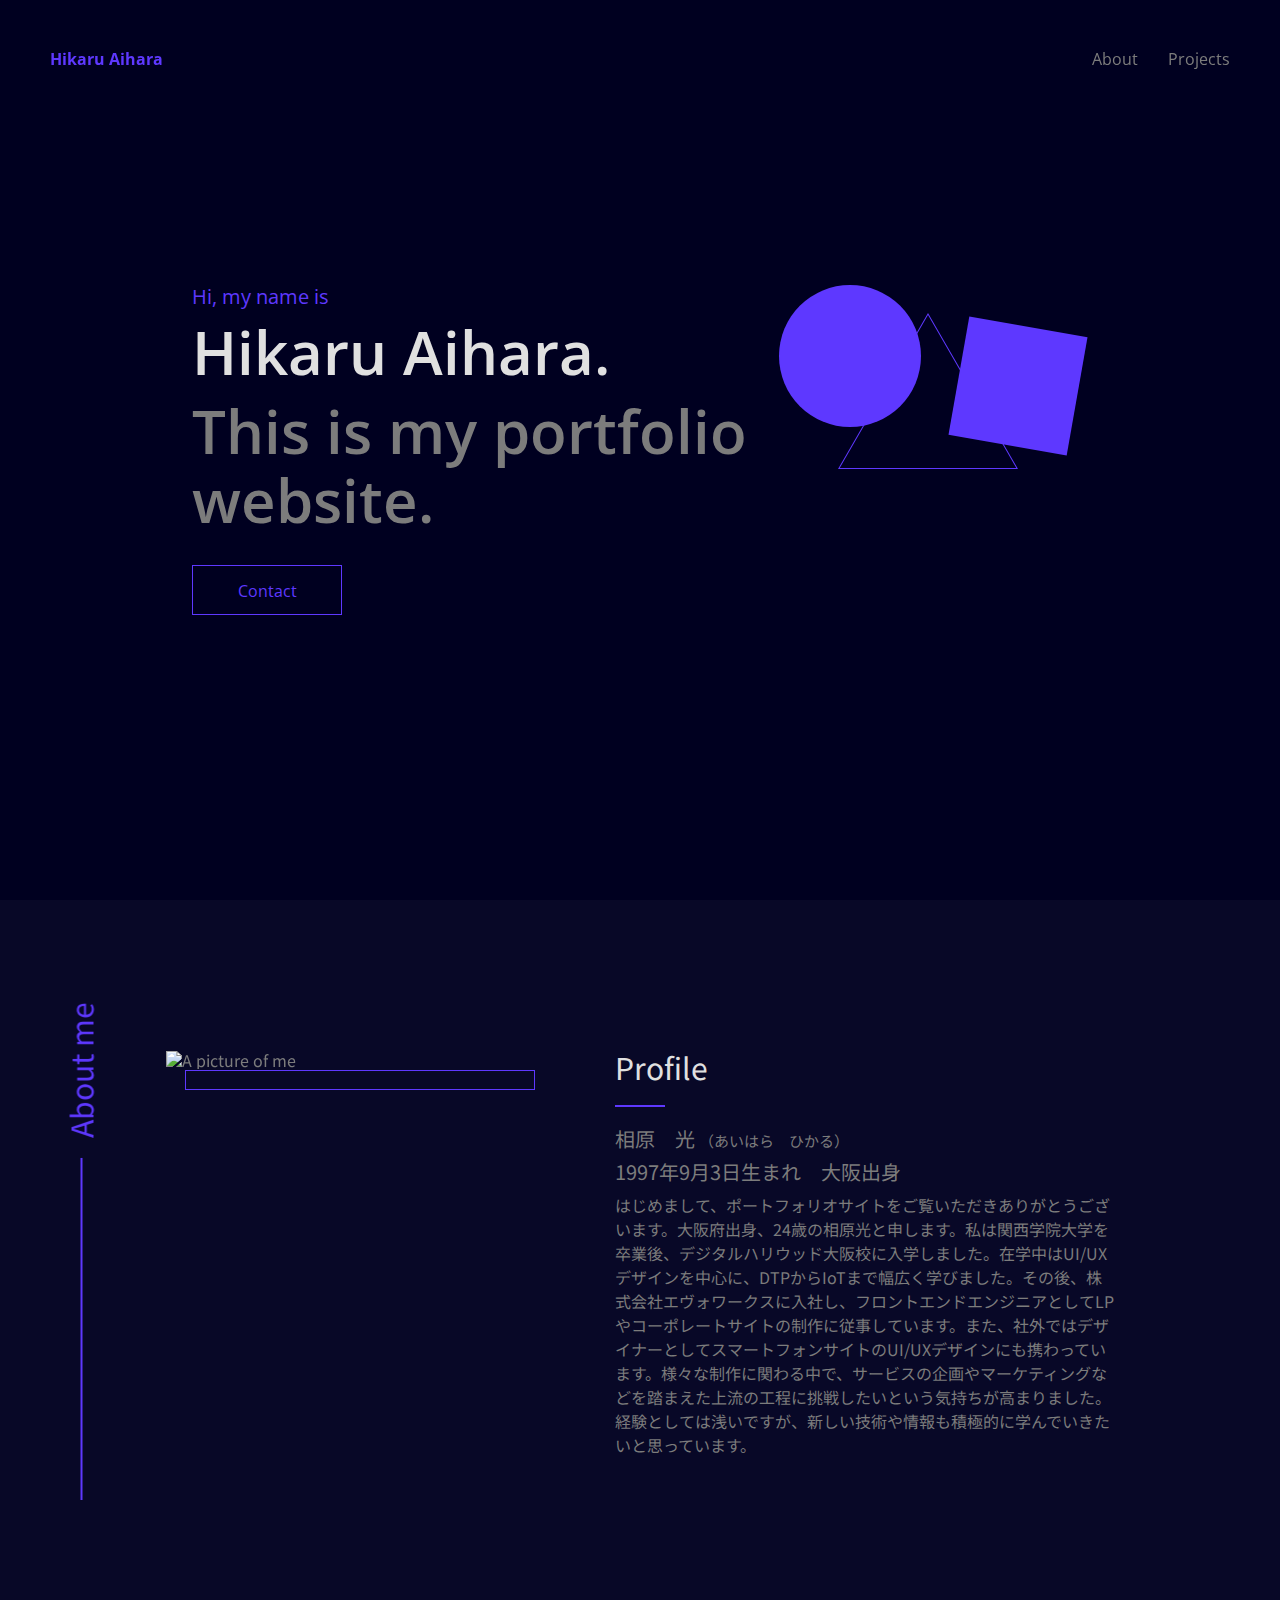
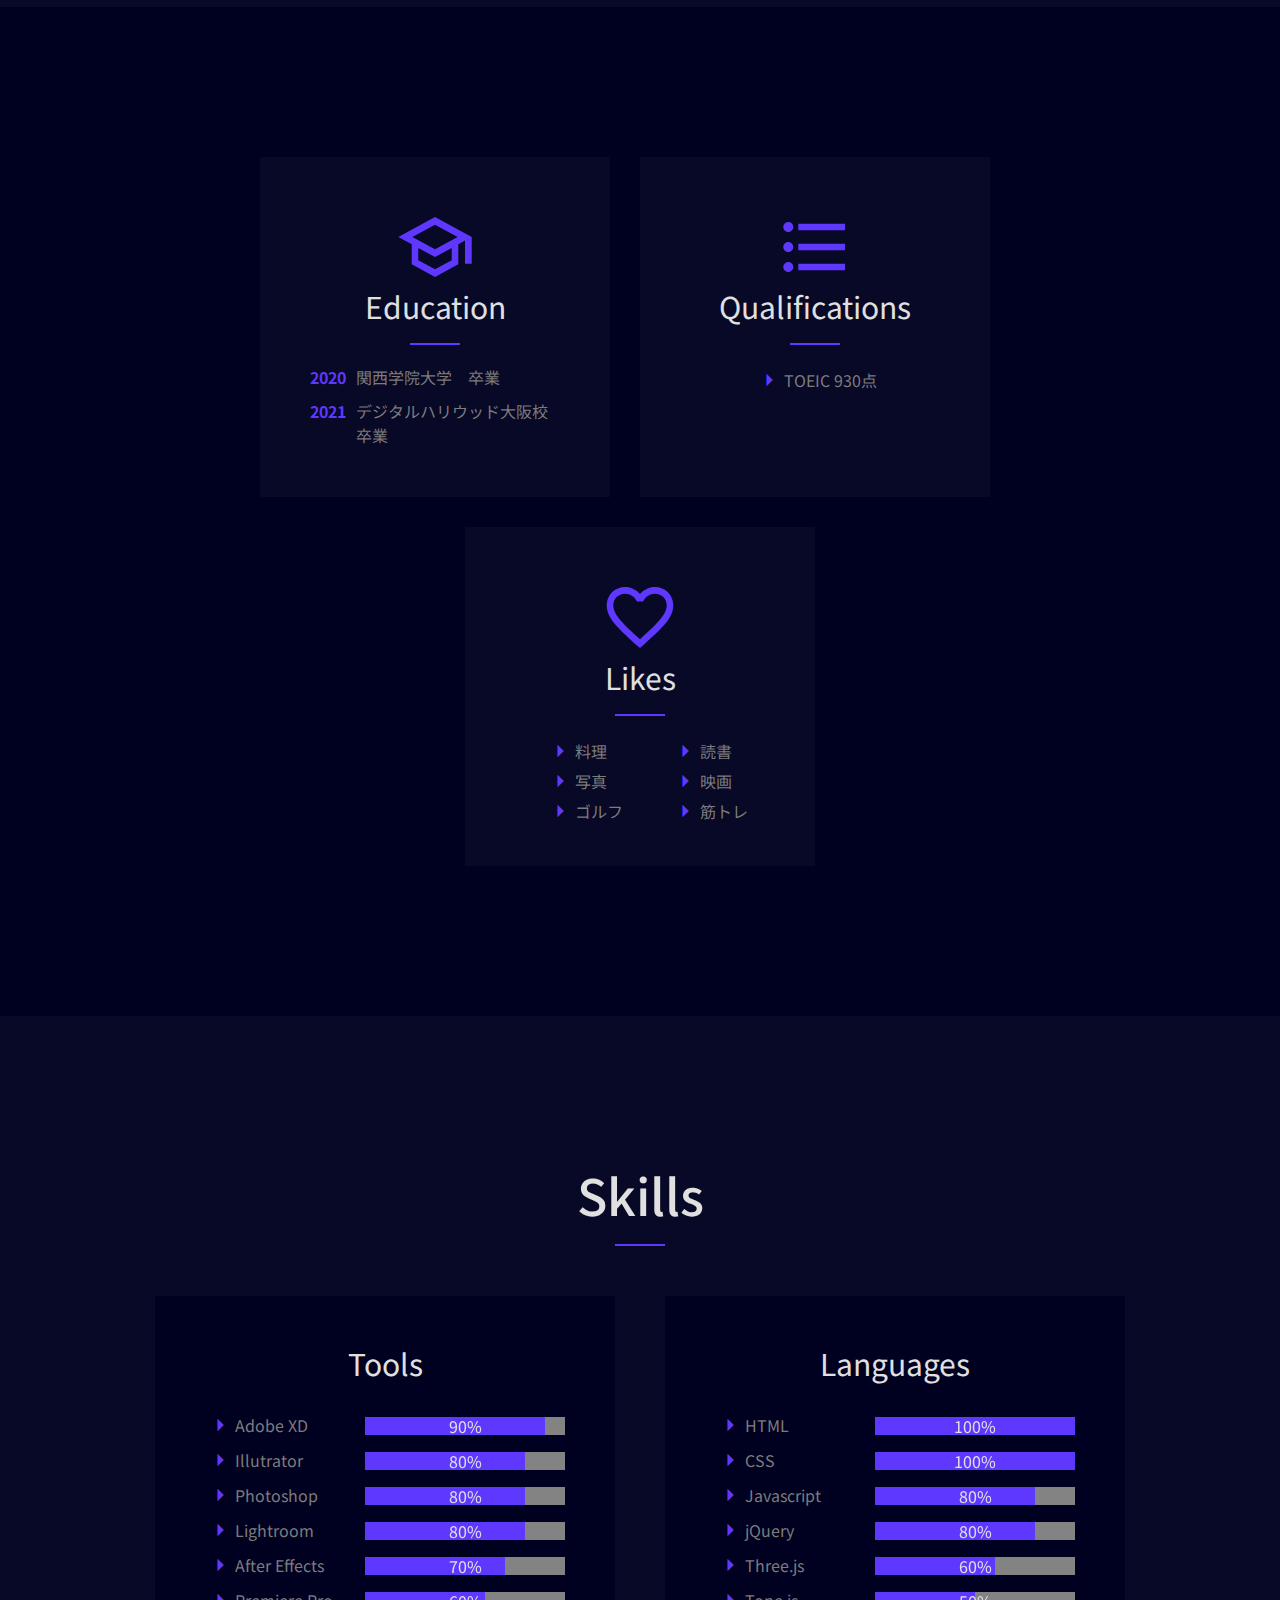
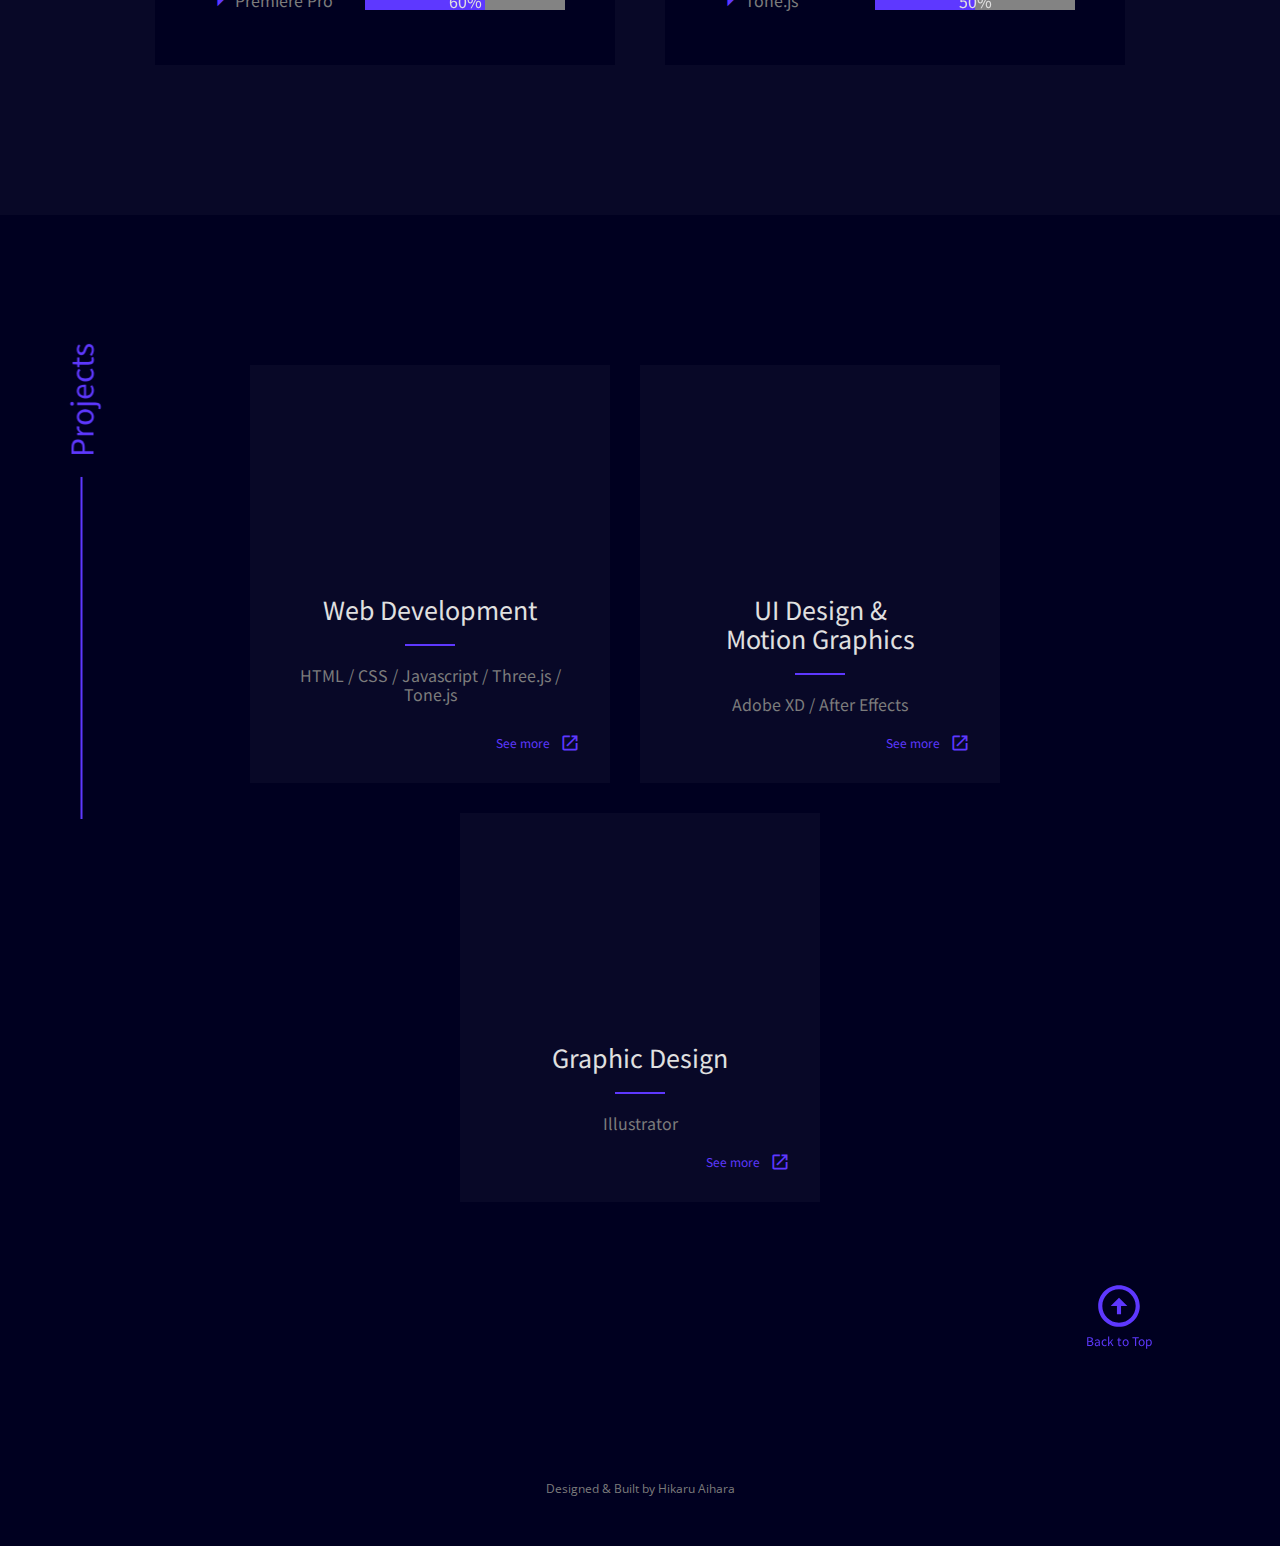
==== portfolio/index.html @ a00604da "added portfolio files" ====
<!DOCTYPE html>
<html lang="ja">
<head>
  <meta charset="UTF-8">
  <meta http-equiv="X-UA-Compatible" content="IE=edge">
  <meta name="viewport" content="width=device-width, initial-scale=1.0">
  <!-- fonts -->
  <link rel="preconnect" href="https://fonts.gstatic.com">
  <link href="https://fonts.googleapis.com/css2?family=Open+Sans:wght@300;400;600;700&display=swap" rel="stylesheet">
  <link href="https://fonts.googleapis.com/css2?family=Noto+Sans+JP:wght@300;400;500;700&display=swap" rel="stylesheet">
  <!-- icons -->
  <link href="https://fonts.googleapis.com/icon?family=Material+Icons" rel="stylesheet">
  <link href="https://fonts.googleapis.com/icon?family=Material+Icons%7CMaterial+Icons+Outlined" rel="stylesheet">
  <!-- css -->
  <link rel="stylesheet" href="css/reset.css">
  <link rel="stylesheet" href="css/base.css">
  <link rel="stylesheet" href="css/header.css">
  <link rel="stylesheet" href="css/hero.css">
  <link rel="stylesheet" href="css/profile.css">
  <link rel="stylesheet" href="css/others.css">
  <link rel="stylesheet" href="css/skills.css">
  <link rel="stylesheet" href="css/projects.css">
  <link rel="stylesheet" href="css/footer.css">
  <link rel="stylesheet" href="css/js.css">
  <title>Hikaru Aihara</title>
</head>
<body>
  <header class="header" id="header">
    <div class="header-inner">
     <h1 class="logo"><a href="index.html">Hikaru Aihara</a></h1> 
      <nav class="nav">
        <ul class="nav-items">
          <li class="nav-item" id="nav_about">About</li>
          <li class="nav-item" id="nav_projects">Projects</li>
        </ul>
      </nav>
    </div>
  </header>

  <div class="hero">
    <div class="hero-inner" id="hero_inner">
      <div class="hero-text">
        <p class="hero-text-sub">Hi, my name is</p>
        <p class="hero-text-name">Hikaru Aihara.</p>
        <p class="hero-text-description">This is my portfolio website.</p>
        <a href="mailto:aihika.0903@gmail.com">
          <div class="contact-box text-center">
            <p class="contact-text">Contact</p>
          </div>
        </a>
      </div>
      <div class="hero-artwork">
        <img src="images/hero-artwork.png" alt="artwork">
      </div>
    </div>
    <div class="scroll-down" id="scroll_down"></div>
  </div>

  <main>
    <section class="about-me" id="about">
      <h2 class="about-me-title" id="about_me_title">About me</h2>
      <div class="profile">
        <div class="profile-inner">
          <div class="profile-image-wrapper">
            <div class="profile-image-border">
              <img src="images/portrait.jpg" alt="A picture of me" class="profile-image">
            </div>
          </div>
          <div class="profile-text">
            <h3 class="profile-title">Profile</h3>
            <div class="text-border"></div>
            <p class="profile-text-name">相原　光 <span class="kana">（あいはら　ひかる）</span></p>
            <p class="profile-text-birthday">1997年9月3日生まれ　大阪出身</p>
            <p class="profile-text-message">はじめまして、ポートフォリオサイトをご覧いただきありがとうございます。大阪府出身、24歳の相原光と申します。私は関西学院大学を卒業後、デジタルハリウッド大阪校に入学しました。在学中はUI/UXデザインを中心に、DTPからIoTまで幅広く学びました。その後、株式会社エヴォワークスに入社し、フロントエンドエンジニアとしてLPやコーポレートサイトの制作に従事しています。また、社外ではデザイナーとしてスマートフォンサイトのUI/UXデザインにも携わっています。様々な制作に関わる中で、サービスの企画やマーケティングなどを踏まえた上流の工程に挑戦したいという気持ちが高まりました。経験としては浅いですが、新しい技術や情報も積極的に学んでいきたいと思っています。</p>
          </div>
        </div>
      </div>

      <div class="others">
        <ul class="others-cards text-center">
          <li class="others-card">
            <span class="icon material-icons-outlined">school</span>
            <h3 class="others-title">Education</h3>
            <div class="text-border text-border-center"></div>
            <dl class="education-list">
              <dt class="education-year">2020</dt>
              <dd>関西学院大学　卒業</dd>
            </dl>
  
            <dl class="education-list">
              <dt class="education-year">2021</dt>
              <dd>デジタルハリウッド大阪校　卒業</dd>
            </dl>
          </li>
          <li class="others-card">
            <span class="icon material-icons-outlined">format_list_bulleted</span>
            <h3 class="others-title">Qualifications</h3>
            <div class="text-border text-border-center"></div>
            <ul class="qualifications-list">
              <li class="qualifications-list-item">
                <span class="arrow-right material-icons-outlined">arrow_right</span>
                TOEIC 930点
              </li>
            </ul>
          </li>
          <li class="others-card">
            <span class="icon material-icons-outlined">favorite_border</span>
            <h3 class="others-title">Likes</h3>
            <div class="text-border text-border-center"></div>
            <div class="likes-list">
              <ul class="likes-list-horizontal">
                <li class="likes-list-item">
                  <span class="arrow-right material-icons-outlined">arrow_right</span>
                  料理
                </li>
                <li class="likes-list-item">
                  <span class="arrow-right material-icons-outlined">arrow_right</span>
                  写真
                </li>
                <li class="likes-list-item">
                  <span class="arrow-right material-icons-outlined">arrow_right</span>
                  ゴルフ
                </li>
              </ul>
              <ul class="likes-list-horizontal">
                <li class="likes-list-item">
                  <span class="arrow-right material-icons-outlined">arrow_right</span>
                  読書
                </li>
                <li class="likes-list-item">
                  <span class="arrow-right material-icons-outlined">arrow_right</span>
                  映画
                </li>
                <li class="likes-list-item">
                  <span class="arrow-right material-icons-outlined">arrow_right</span>
                  筋トレ
                </li>
              </ul>
            </div>
          </li>
        </ul>
      </div>

      <div class="skills">
        <h3 class="skills-title text-center">Skills</h3>
        <div class="text-border text-border-center"></div>
        <ul class="skills-cards">
          <li class="skills-card">
            <h4 class="skills-card-title text-center">Tools</h4>
            <div class="skills-bars">
              <div class="skills-bar-row">
                <h5 class="skills-bar-title">
                  <span class="arrow-right material-icons-outlined">arrow_right</span>
                  Adobe XD
                </h5>
                <div class="skills-bar">
                  <div class="skills-bar-fill"></div>
                  <span class="skills-bar-value">90%</span>
                </div>
              </div>
              <div class="skills-bar-row">
                <h5 class="skills-bar-title">
                  <span class="arrow-right material-icons-outlined">arrow_right</span>
                  Illutrator
                </h5>
                <div class="skills-bar">
                  <div class="skills-bar-fill"></div>
                  <span class="skills-bar-value">80%</span>
                </div>
              </div>
              <div class="skills-bar-row">
                <h5 class="skills-bar-title">
                  <span class="arrow-right material-icons-outlined">arrow_right</span>
                  Photoshop
                </h5>
                <div class="skills-bar">
                  <div class="skills-bar-fill"></div>
                  <span class="skills-bar-value">80%</span>
                </div>
              </div>
              <div class="skills-bar-row">
                <h5 class="skills-bar-title">
                  <span class="arrow-right material-icons-outlined">arrow_right</span>
                  Lightroom
                </h5>
                <div class="skills-bar">
                  <div class="skills-bar-fill"></div>
                  <span class="skills-bar-value">80%</span>
                </div>
              </div>
              <div class="skills-bar-row">
                <h5 class="skills-bar-title">
                  <span class="arrow-right material-icons-outlined">arrow_right</span>
                  After Effects
                </h5>
                <div class="skills-bar">
                  <div class="skills-bar-fill"></div>
                  <span class="skills-bar-value">70%</span>
                </div>
              </div>
              <div class="skills-bar-row">
                <h5 class="skills-bar-title">
                  <span class="arrow-right material-icons-outlined">arrow_right</span>
                  Premiere Pro
                </h5>
                <div class="skills-bar">
                  <div class="skills-bar-fill"></div>
                  <span class="skills-bar-value">60%</span>
                </div>
              </div>
            </div>
          </li>
          <li class="skills-card">
            <h4 class="skills-card-title text-center">Languages</h4>
            <div class="skills-bars">
              <div class="skills-bar-row">
                <h5 class="skills-bar-title">
                  <span class="arrow-right material-icons-outlined">arrow_right</span>
                  HTML
                </h5>
                <div class="skills-bar">
                  <div class="skills-bar-fill"></div>
                  <span class="skills-bar-value">100%</span>
                </div>
              </div>
              <div class="skills-bar-row">
                <h5 class="skills-bar-title">
                  <span class="arrow-right material-icons-outlined">arrow_right</span>
                  CSS
                </h5>
                <div class="skills-bar">
                  <div class="skills-bar-fill"></div>
                  <span class="skills-bar-value">100%</span>
                </div>
              </div>
              <div class="skills-bar-row">
                <h5 class="skills-bar-title">
                  <span class="arrow-right material-icons-outlined">arrow_right</span>
                  Javascript
                </h5>
                <div class="skills-bar">
                  <div class="skills-bar-fill"></div>
                  <span class="skills-bar-value">80%</span>
                </div>
              </div>
              <div class="skills-bar-row">
                <h5 class="skills-bar-title">
                  <span class="arrow-right material-icons-outlined">arrow_right</span>
                  jQuery
                </h5>
                <div class="skills-bar">
                  <div class="skills-bar-fill"></div>
                  <span class="skills-bar-value">80%</span>
                </div>
              </div>
              <div class="skills-bar-row">
                <h5 class="skills-bar-title">
                  <span class="arrow-right material-icons-outlined">arrow_right</span>
                  Three.js
                </h5>
                <div class="skills-bar">
                  <div class="skills-bar-fill"></div>
                  <span class="skills-bar-value">60%</span>
                </div>
              </div>
              <div class="skills-bar-row">
                <h5 class="skills-bar-title">
                  <span class="arrow-right material-icons-outlined">arrow_right</span>
                  Tone.js
                </h5>
                <div class="skills-bar">
                  <div class="skills-bar-fill"></div>
                  <span class="skills-bar-value">50%</span>
                </div>
              </div>
            </div>
          </li>
        </ul>
      </div>
    </section>

    <section class="projects" id="projects">
      <h2 class="projects-title" id="projects_title">Projects</h2>

      <div class="projects-inner">
        <ul class="projects-cards text-center">
          <li class="projects-card">
            <a href="https://aihika.sakura.ne.jp/typetone/" target="_blank">
              <div class="projects-image-wrapper">
                <img src="images/web.png" alt="" class="projects-image">
              </div>
              <h3 class="projects-card-title">Web Development</h3>
              <div class="text-border text-border-center"></div>
              <div class="projects-card-text-wrapper">
                <p class="projects-card-text">HTML / CSS / Javascript / Three.js / Tone.js</p>
              </div>
              <p class="see-more">
                See more
                <span class="icon material-icons-outlined">
                open_in_new
                </span>
              </p>
            </a>
          </li>
          <li class="projects-card">
            <a href="ui.html">
              <div class="projects-image-wrapper">
                <img src="images/ui.png" alt="" class="projects-image">
              </div>
              <h3 class="projects-card-title">UI Design & <br>Motion Graphics</h3>
              <div class="text-border text-border-center"></div>
              <div class="projects-card-text-wrapper">
                <p class="projects-card-text">Adobe XD / After Effects</p>
              </div>
              <p class="see-more">
                See more
                <span class="icon material-icons-outlined">
                open_in_new
                </span>
              </p>
            </a>
          </li>
          <li class="projects-card">
            <a href="graphic.html">
              <div class="projects-image-wrapper">
                <img src="images/infographic.png" alt="" class="projects-image">
              </div>
              <h3 class="projects-card-title">Graphic Design</h3>
              <div class="text-border text-border-center"></div>
              <div class="projects-card-text-wrapper">
                <p class="projects-card-text">Illustrator</p>
              </div>
              <p class="see-more">
                See more
                <span class="icon material-icons-outlined">
                open_in_new
                </span>
              </p>
            </a>
          </li>
        </ul>
      </div>
        <div class="back-to-top text-center" id="back_to_top">
          <span class="icon material-icons-outlined">arrow_circle_up</span>
          <p class="back-to-top-text">Back to Top</p>
        </div>
    </section>
  </main>

  <footer class="footer text-center">
    <p class="footer-text">Designed & Built by Hikaru Aihara</p>
  </footer>

  <script src="https://ajax.googleapis.com/ajax/libs/jquery/3.6.0/jquery.min.js"></script>
  <script src="script.js"></script>
</body>
</html>
---- portfolio/css/base.css ----
/* font-family: 'Noto Sans JP', sans-serif;
font-family: 'Open Sans', sans-serif; */

html {
  font-size: 0.625rem;
}

body {
  font-family: 'Noto Sans JP', sans-serif;
  font-size: 1.6rem;
  color: #7C7C7C;
  background-color: #000020;
}

.text-center {
  text-align: center;
}

.text-border {
  border-bottom: 2px solid #5E38FF;
  width: 50px;
  margin: 20px 0;
}

.text-border-center {
  margin-left: auto;
  margin-right: auto;
}
---- portfolio/css/header.css ----
.header {
  width: 100%;
  padding: 50px;
  position: fixed;
  z-index: 100;
}

/*　上に上がる動き　*/

#header.UpMove{
	animation: UpAnime 0.5s forwards;
}

@keyframes UpAnime{
  from {
    opacity: 0.95;
	transform: translateY(0);
  }
  to {
    opacity: 0;
	transform: translateY(-100px);
  }
}

/*　下に下がる動き　*/

#header.DownMove{
	animation: DownAnime 0.5s forwards;
}
@keyframes DownAnime{
  from {
  	opacity: 0;
	transform: translateY(-100px);
  }
  to {
  	opacity: 0.95;
	transform: translateY(0);
  }
}

.header-inner {
  max-width: 1640px;
  display: flex;
  justify-content: space-between;
  margin: 0 auto;
}

.logo {
  font-family: 'Open Sans', sans-serif;
  font-weight: bold;
  color: #5E38FF;
}

.nav-items {
  display: flex;
  font-family: 'Open Sans', sans-serif;
}

.nav-item {
  margin-right: 3rem;
  cursor: default;
}
.nav-item:last-of-type {
  margin-right: 0;
}
.nav-item:hover {
  opacity: 0.6;
}

@media screen and (max-width: 599px) {
  .header {
    width: 100%;
    background-color: #000020;
    padding: 5vh 5vw;
    opacity: 0.95;
    backdrop-filter: blur(12px);
  }

  .nav-item:hover {
    opacity: 1;
  }
  

}
---- portfolio/css/hero.css ----
.hero {
  width: 100%;
  height: 100vh;
  font-family: 'Open Sans', sans-serif;
  position: relative;
}

.hero-inner {
  width: 70%;
  max-width: 1200px;
  display: flex;
  justify-content: space-between;
  text-align: left;
  margin: 0 auto;
  position: absolute;
  top: 50%;
  left: 50%;
  transform: translate(-50%, -50%);
}

.hero-text-sub {
  font-size: 2rem;
  color: #5E38FF;
  margin-bottom: 1rem;
}

.hero-text-name {
  font-size: 6rem;
  font-weight: 600;
  color: #E0E0E0;
  margin-bottom: 1rem;
}

.hero-text-description {
  font-size: 6rem;
  font-weight: 600;
  margin-bottom: 3rem;
}

.contact-box {
  border: 1px solid #5E38FF;
  width: 150px;
  height: 50px;
  cursor: default;
  transition: all 0.2s ease;
}
.contact-box:hover {
  opacity: 0.6;
  position: relative;
  top: -2px;
}
.contact-box:active {
  top: 0;
}

.contact-text {
  color: #5E38FF;
  line-height: 50px;
}

.hero-artwork {
  pointer-events: none;
}

.scroll-down {
  height: 120px;
  border-left: 2px solid #5E38FF;
  position: absolute;
  top: 100%;
  left: 50%;
  transform: translateY(-50%);
  animation: pathmove 1.6s ease-in-out infinite;
	opacity:0;
}

@keyframes pathmove{
	0%{
		height:0;
		top: 90%;
		opacity: 0;
	}
	30%{
		height:60px;
		opacity: 1;
	}
	100%{
		height:0;
		top: 105%;
		opacity: 0;
	}
}

@media screen and (max-width: 1168px) {
  .hero-artwork {
    display: none;
  }
}

@media screen and (max-width: 799px) {
  .hero-text-sub {
    font-size: 1.6rem;
  }
  
  .hero-text-name {
    font-size: 5vw;
  }
  
  .hero-text-description {
    font-size: 5vw;
  }
}

@media screen and (max-width: 599px) {
  .hero-inner {
    width: 90%;
  }  

  .hero-text-sub {
    font-size: 1.6rem;
    margin-bottom: 0.8rem;
  }
  
  .hero-text-name {
    font-size: 2.5rem;
    margin-bottom: 0.8rem;
  }
  
  .hero-text-description {
    font-size: 2.5rem;
    margin-bottom: 2.5rem;
  }

  .contact-box:hover {
    opacity: 1;
  }
  

  @keyframes pathmove{
    0%{
      height:0;
      top: 85%;
      opacity: 0;
    }
    30%{
      height:60px;
      opacity: 1;
    }
    100%{
      height:0;
      top: 100%;
      opacity: 0;
    }
  }
  

}
---- portfolio/css/profile.css ----
.about-me {
  position: relative;
}

.about-me-title {
  float: left;
  display: flex;
  align-items: center;
  font-size: 3rem;
  color: #5E38FF;
  writing-mode: vertical-rl;
  transform: rotate(180deg);
  position: sticky;
  top: 35%;
  left: 5%;
  margin-top: 8%;
  margin-bottom: 8%;
}

.about-me-title:before {
  border-left: 2px solid #5E38FF;
  content: "";
  height: 38vh;
  margin-bottom: 20px;
}

.profile {
  width: 100%;
  background-color: #080827;
  padding: 150px 100px;
}


.profile-inner {
  display: flex;
  justify-content: center;
  flex-wrap: wrap;
}

.profile-image-wrapper {
  position: relative;
  width: 450px;
  min-width: 450px;
}

.profile-image-border {
  border: 1px solid #5E38FF;
  position: relative;
  top: 20px;
  left: 20px;
  margin-right: 100px;
  margin-bottom: 50px;;
}

.profile-image {
  object-fit: cover;
  width: 100%;
  position: relative;
  top: -20px;
  left: -20px;

}

.profile-text {
  width: 500px;
}

.profile-title {
  font-size: 3rem;
  color: #E0E0E0;
}

.profile-text-name {
  font-size: 2rem;
  margin-bottom: 1rem;
}
.kana {
  font-size: 1.5rem;
}

.profile-text-birthday {
  font-size: 2rem;
  margin-bottom: 1rem;
}

.profile-text-message {
  line-height: 1.5;
}

@media screen and (max-width: 1149px) {
  .profile-image-border {
    margin-right: 0;
    margin-bottom: 100px;;
  }

  .profile-text {
    text-align: center;
  }
  
  .profile-text .text-border {
    margin-left: auto;
    margin-right: auto;
  }

  .profile-text-message {
    text-align: left;
  }
}

@media screen and (max-width: 599px) {
  .about-me-title {
    display: none;
  }

  .profile {
    width: 100%;
    background-color: #080827;
    padding: 100px 8%;
  } 

  .profile-text-name {
    font-size: 1.6rem;
    margin-bottom: 1rem;
  }
  .kana {
    font-size: 1.4rem;
  }
  
  .profile-text-birthday {
    font-size: 1.6rem;
    margin-bottom: 1rem;
  }

  .profile-text-message {
    font-size: 1.4rem;
    line-height: 1.5;
  }  

  .profile-image-wrapper {
    position: relative;
    width: 80%;
    min-width: 80%;
  }


}
---- portfolio/css/others.css ----
.others {
  padding: 150px 100px;
}

.others-cards {
  display: flex;
  flex-wrap: wrap;
  justify-content: center;
}

.others-card {
  width: 350px;
  background-color: #080827;
  margin-right: 30px;
  margin-bottom: 30px;
  padding: 50px;
}
.others-card:last-of-type {
  margin-right: 0;
  margin-bottom: 0;

  /* 応急処置 */
  height: 339px;
}

.icon {
  font-family: 'Material Icons Outlined';
  font-size: 8rem;
  color: #5E38FF;
}

.others-title {
  font-size: 3rem;
  color: #E0E0E0;
}

.education-list {
  display: flex;
  text-align: left;
  line-height: 1.5;
  margin-bottom: 10px;
}
.education-list:last-of-type {
  margin-bottom: 0;
}

.education-year {
  display: inline-block;
  color: #5E38FF;
  margin-right: 1rem;
}

.qualifications-list-item {
  display: inline-flex;
  vertical-align: middle;
  line-height: 3rem;
}

.arrow-right {
  font-size: 3rem;
  color: #5E38FF;
}

.likes-list {
  display: flex;
  justify-content: center;
  text-align: left;
}

.likes-list-item {
  display: inline-flex;
  vertical-align: middle;
  line-height: 3rem;
  margin-left: 3rem;
}

@media screen and (max-width: 959px) {
  .others-cards {
    display: block;
  }

  .others-card {
    margin: 0 auto;
    margin-bottom: 30px;
  }

  .others-card:last-of-type {
    margin-left: auto;
    margin-right: auto;
    margin-bottom: 0;
  }
}

@media screen and (max-width: 599px) {
  .others {
    padding: 100px 5%;
  }

  .others-title {
    font-size: 2rem;
  }
  
  .others-card {
    width: 100%;
  }
  
 }
---- portfolio/css/skills.css ----
.skills {
  background-color: #080827;
  padding: 150px 100px;
}

.skills-title {
  font-size: 5rem;
  font-weight: 500;
  color: #E0E0E0;
}

.skills .text-border {
  margin-bottom: 50px;
}

.skills-cards {
  display: flex;
  flex-wrap: wrap;
  justify-content: center;
}

.skills-card {
  width: 460px;
  background-color: #000020;
  padding: 50px;
  margin-right: 50px;
}
.skills-card:last-of-type {
  margin-right: 0;
}

.skills-card-title {
  font-size: 3rem;
  color: #E0E0E0;
  margin-bottom: 30px;
}

.skills-bar-row {
  display: flex;
  justify-content: space-between;
  margin-bottom: 5px;
}
.skills-bar-row:last-of-type {
  margin-bottom: 0;
}

.skills-bar-title {
  display: inline-flex;
  vertical-align: middle;
  line-height: 3rem;
  margin-right: 30px;
}

.skills-bar {
  position: relative;
  width: 200px;
  height: 18px;
  top: 7px;
  background-color: #838383;
}

.skills-bar-fill {
  width: calc(200px * 0.9);
  height: 18px;
  background-color: #5E38FF;
}

/* Tools */
.skills-card:first-child
  .skills-bar-row:nth-child(2) 
    .skills-bar-fill {
    width: calc(200px * 0.8);
  }

  
.skills-card:first-child
  .skills-bar-row:nth-child(3)
    .skills-bar-fill {
      width: calc(200px * 0.8);
    }

.skills-card:first-child
  .skills-bar-row:nth-child(4)
    .skills-bar-fill {
      width: calc(200px * 0.8);
  }

.skills-card:first-child
  .skills-bar-row:nth-child(5)
    .skills-bar-fill {
      width: calc(200px * 0.7);
  }

.skills-card:first-child
  .skills-bar-row:last-child
    .skills-bar-fill {
      width: calc(200px * 0.6);
    }

/* Languages */
.skills-card:last-child
.skills-bar-row:first-child
  .skills-bar-fill {
    width: calc(200px * 1.0);
}
  
.skills-card:last-child
.skills-bar-row:nth-child(2)
  .skills-bar-fill {
    width: calc(200px * 1.0);
}
  
.skills-card:last-child
.skills-bar-row:nth-child(3)
  .skills-bar-fill {
    width: calc(200px * 0.8);
}
  
.skills-card:last-child
.skills-bar-row:nth-child(4)
  .skills-bar-fill {
    width: calc(200px * 0.8);
}
  
.skills-card:last-child
.skills-bar-row:nth-child(5)
  .skills-bar-fill {
    width: calc(200px * 0.6);
}
  
.skills-card:last-child
.skills-bar-row:last-child
  .skills-bar-fill {
    width: calc(200px * 0.5);
}
  

.skills-bar-value {
  color: #E0E0E0;
  position: absolute;
  top: 50%;
  left: 50%;
  transform: translate(-50%, -50%);
}

@media screen and (max-width: 1169px) {
  .skills-cards {
    display: block;
  }

  .skills-card {
    margin: 0 auto;
  }

  .skills-card:first-child {
    margin-bottom: 30px;
  }

  .skills-card:last-of-type {
    margin: 0 auto;
  }
}

@media screen and (max-width: 599px) {
  .skills {
    padding: 100px 5%;
  }
}

@media screen and (max-width: 499px) {
  .skills-title {
    font-size: 3rem;
    font-weight: 500;
    color: #E0E0E0;
  }
  
  .skills-card {
    width: 100%;
    background-color: #000020;
    padding: 20px;
  }

  .skills-card-title {
    font-size: 2rem;
    margin-bottom: 20px;
  }
  
  .skills-bar-row {
    display: flex;
    justify-content: space-between;
    margin-bottom: 5px;
  }
  .skills-bar-row:last-of-type {
    margin-bottom: 0;
  }

  .skills .arrow-right {
    font-size: 2rem;
  }
  
  .skills-bar-title {
    display: inline-flex;
    vertical-align: middle;
    font-size: 1.4rem;
    line-height: 2rem;
  }
  
  .skills-bar {
    position: relative;
    width: 160px;
    height: 18px;
    top: 1px;
    background-color: #838383;
  }
  
  .skills-bar-fill {
    width: calc(160px * 0.8);
    height: 18px;
    background-color: #5E38FF;
  }

  /* Tools */
  .skills-card:first-child
  .skills-bar-row:nth-child(2) 
    .skills-bar-fill {
    width: calc(160px * 0.7);
  }


  .skills-card:first-child
  .skills-bar-row:nth-child(3)
    .skills-bar-fill {
      width: calc(160px * 0.8);
    }

  .skills-card:first-child
  .skills-bar-row:nth-child(4)
    .skills-bar-fill {
      width: calc(160px * 0.9);
  }

  .skills-card:first-child
  .skills-bar-row:nth-child(5)
    .skills-bar-fill {
      width: calc(160px * 0.6);
  }

  .skills-card:first-child
  .skills-bar-row:last-child
    .skills-bar-fill {
      width: calc(160px * 0.7);
    }

  /* Languages */
  .skills-card:last-child
  .skills-bar-row:first-child
  .skills-bar-fill {
    width: calc(160px * 0.9);
  }

  .skills-card:last-child
  .skills-bar-row:nth-child(2)
  .skills-bar-fill {
    width: calc(160px * 0.8);
  }

  .skills-card:last-child
  .skills-bar-row:nth-child(3)
  .skills-bar-fill {
    width: calc(160px * 0.8);
  }

  .skills-card:last-child
  .skills-bar-row:nth-child(4)
  .skills-bar-fill {
    width: calc(160px * 0.8);
  }

  .skills-card:last-child
  .skills-bar-row:nth-child(5)
  .skills-bar-fill {
    width: calc(160px * 0.6);
  }

  .skills-card:last-child
  .skills-bar-row:last-child
  .skills-bar-fill {
    width: calc(160px * 0.5);
  }

  .skills-bar-value {
    font-size: 1.2rem;
  }

}
---- portfolio/css/projects.css ----
.projects {
  position: relative;
}

.projects-title {
  float: left;
  display: flex;
  align-items: center;
  font-size: 3rem;
  color: #5E38FF;
  writing-mode: vertical-rl;
  transform: rotate(180deg);
  position: sticky;
  top: 40%;
  left: 5%;
  margin-top: 10%;
}

.projects-title:before {
  border-left: 2px solid #5E38FF;
  content: "";
  height: 38vh;
  margin-bottom: 20px;
}


.projects-inner {
  padding: 150px 100px;
}

.projects-cards {
  display: flex;
  flex-wrap: wrap;
  justify-content: center;
}

.projects-card {
  width: 360px;
  position: relative;
  background-color: #080827;
  padding: 30px;
  padding-bottom: 70px;
  margin-right: 30px;
  margin-bottom: 30px;
}
.projects-card:last-of-type {
  margin-right: 0;
}

.projects-image-wrapper {
  width: 300px;
  height: 170px;
  overflow: hidden;
  margin-bottom: 30px;
}

.projects-image {
  width: 100%;
}

.projects-card-title {
  font-size: 2.5rem;
  color: #E0E0E0;
}

.projects-card-text-wrapper {
  width: 300px;
}

.see-more {
  font-size: 1.2rem;
  color: #5E38FF;
  display: inline-flex;
  vertical-align: middle;
  line-height: 2rem;
  position: absolute;
  bottom: 30px;
  right: 30px;
  transition: opacity 0.2s ease;
}

.see-more:hover {
  opacity: 0.6;
}

.see-more .icon {
  font-size: 2rem;
  margin-left: 1rem;
}

.back-to-top {
  position: absolute;
  bottom: 3%;
  right: 10%;
  cursor: default;
}

.back-to-top:hover {
  opacity: 0.6;
}

.back-to-top .icon {
  font-size: 5rem;
}

.back-to-top-text {
  font-size: 1.2rem;
  color: #5E38FF;
}

@media screen and (max-width: 979px) {
  .projects-cards {
    display: block;
  }

  .projects-card {
    margin: 0 auto;
    margin-bottom: 30px;
  }

  .projects-card:last-of-type {
    margin: 0 auto;
    margin-bottom: 0;
  }
}

@media screen and (max-width: 599px) {
  .projects-title {
    display: none;
  }

  .projects-inner {
    padding: 100px 5%;
  }

  .projects-card {
    width: 100%;
  }

  .projects-image-wrapper {
    width: 280px;
    height: 170px;
    overflow: hidden;
    margin: 0 auto;
    margin-bottom: 30px;
  }
  
  
  .projects-card-title {
    font-size: 2rem;
  }

  .projects-card-text-wrapper {
    width: 280px;
  }  

  .projects-card-text {
    font-size: 1.4rem;
  }

  .back-to-top {
    bottom: 0%;
  }
  
  .back-to-top:hover {
    opacity: 1;
  }
  
}
---- portfolio/css/footer.css ----
.footer-text {
  font-family: 'Open Sans', sans-serif;
  font-size: 1.2rem;
  margin-top: 100px;
  margin-bottom: 50px;
}

@media screen and (max-width: 599px) {
  .footer-text {
    margin-top: 50px;
    margin-bottom: 50px;
  }
  
}
---- portfolio/css/js.css ----
/* for js */
.active {
  color: #5E38FF
}

.title-active {
  position: fixed;
  bottom: 5%;
  left: 5%;
}

.title-after {
  bottom: 5%;
}

.hidden {
  display: none;
}
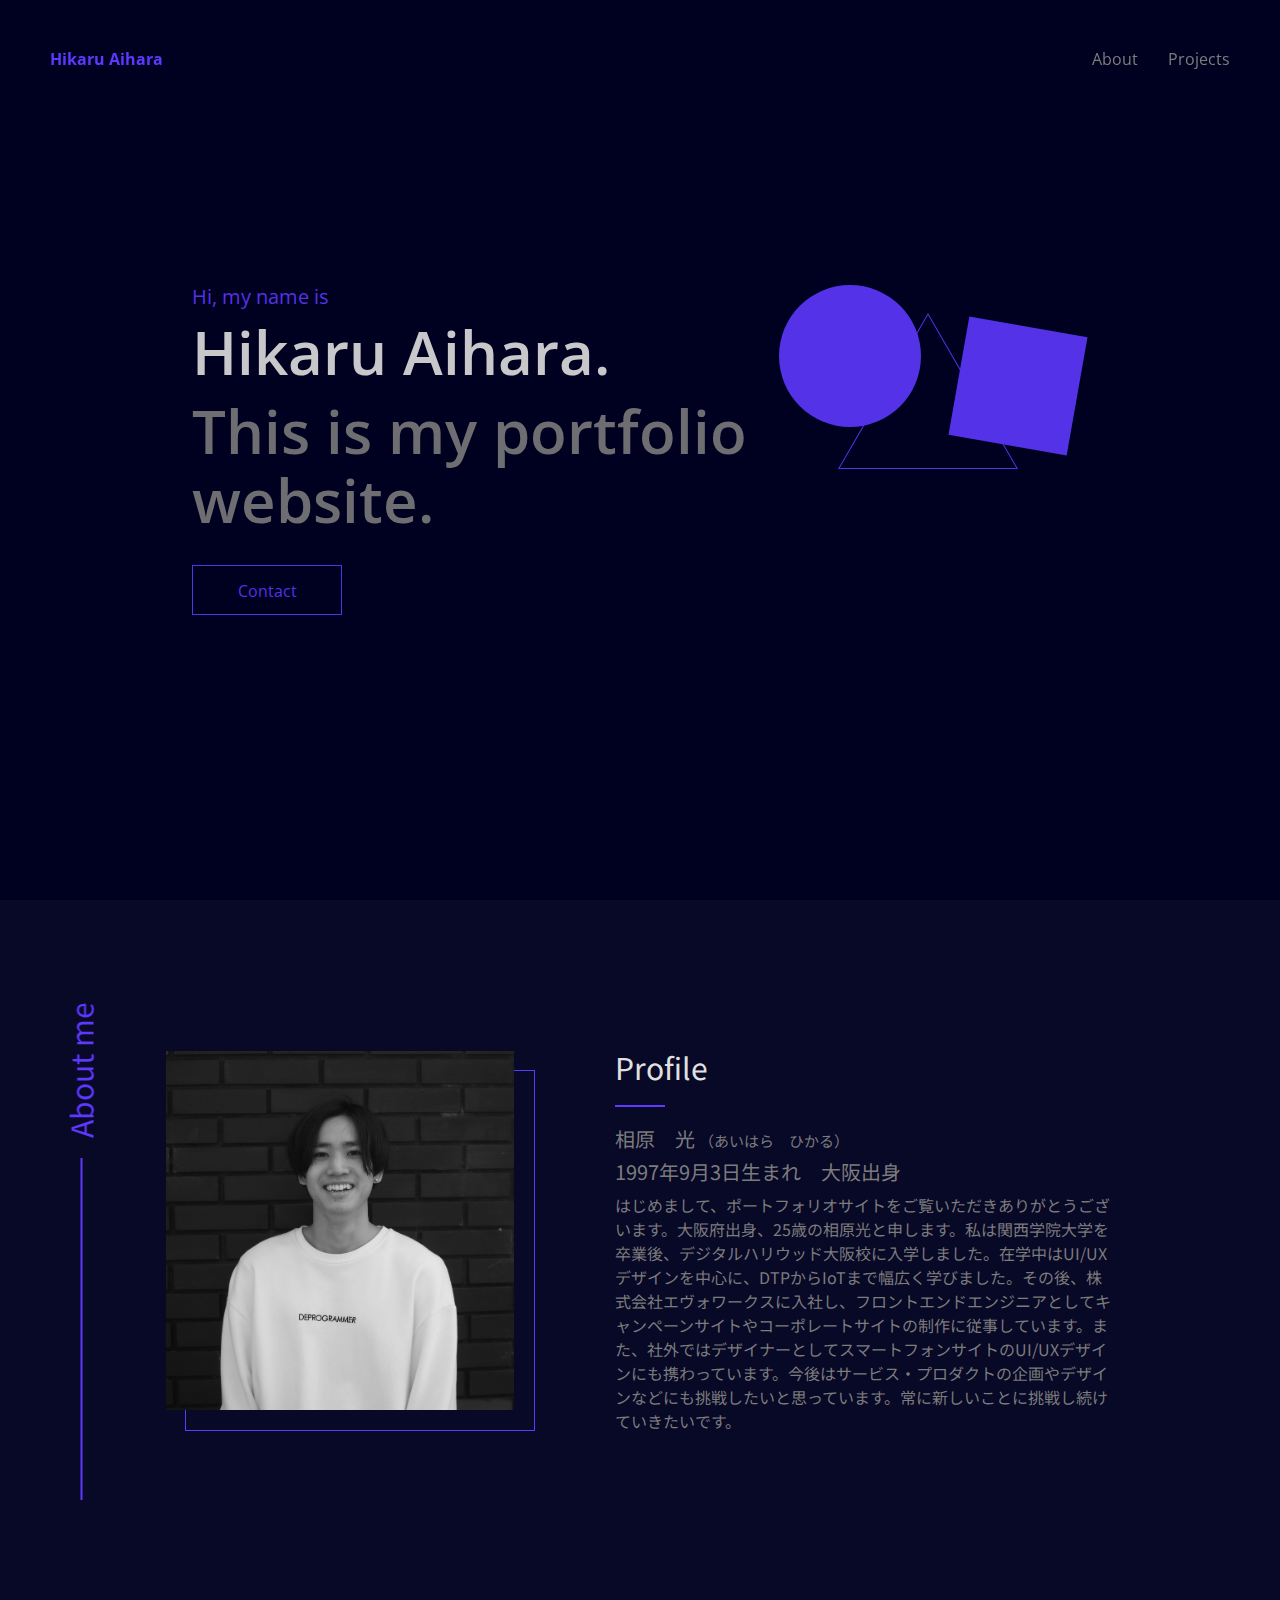
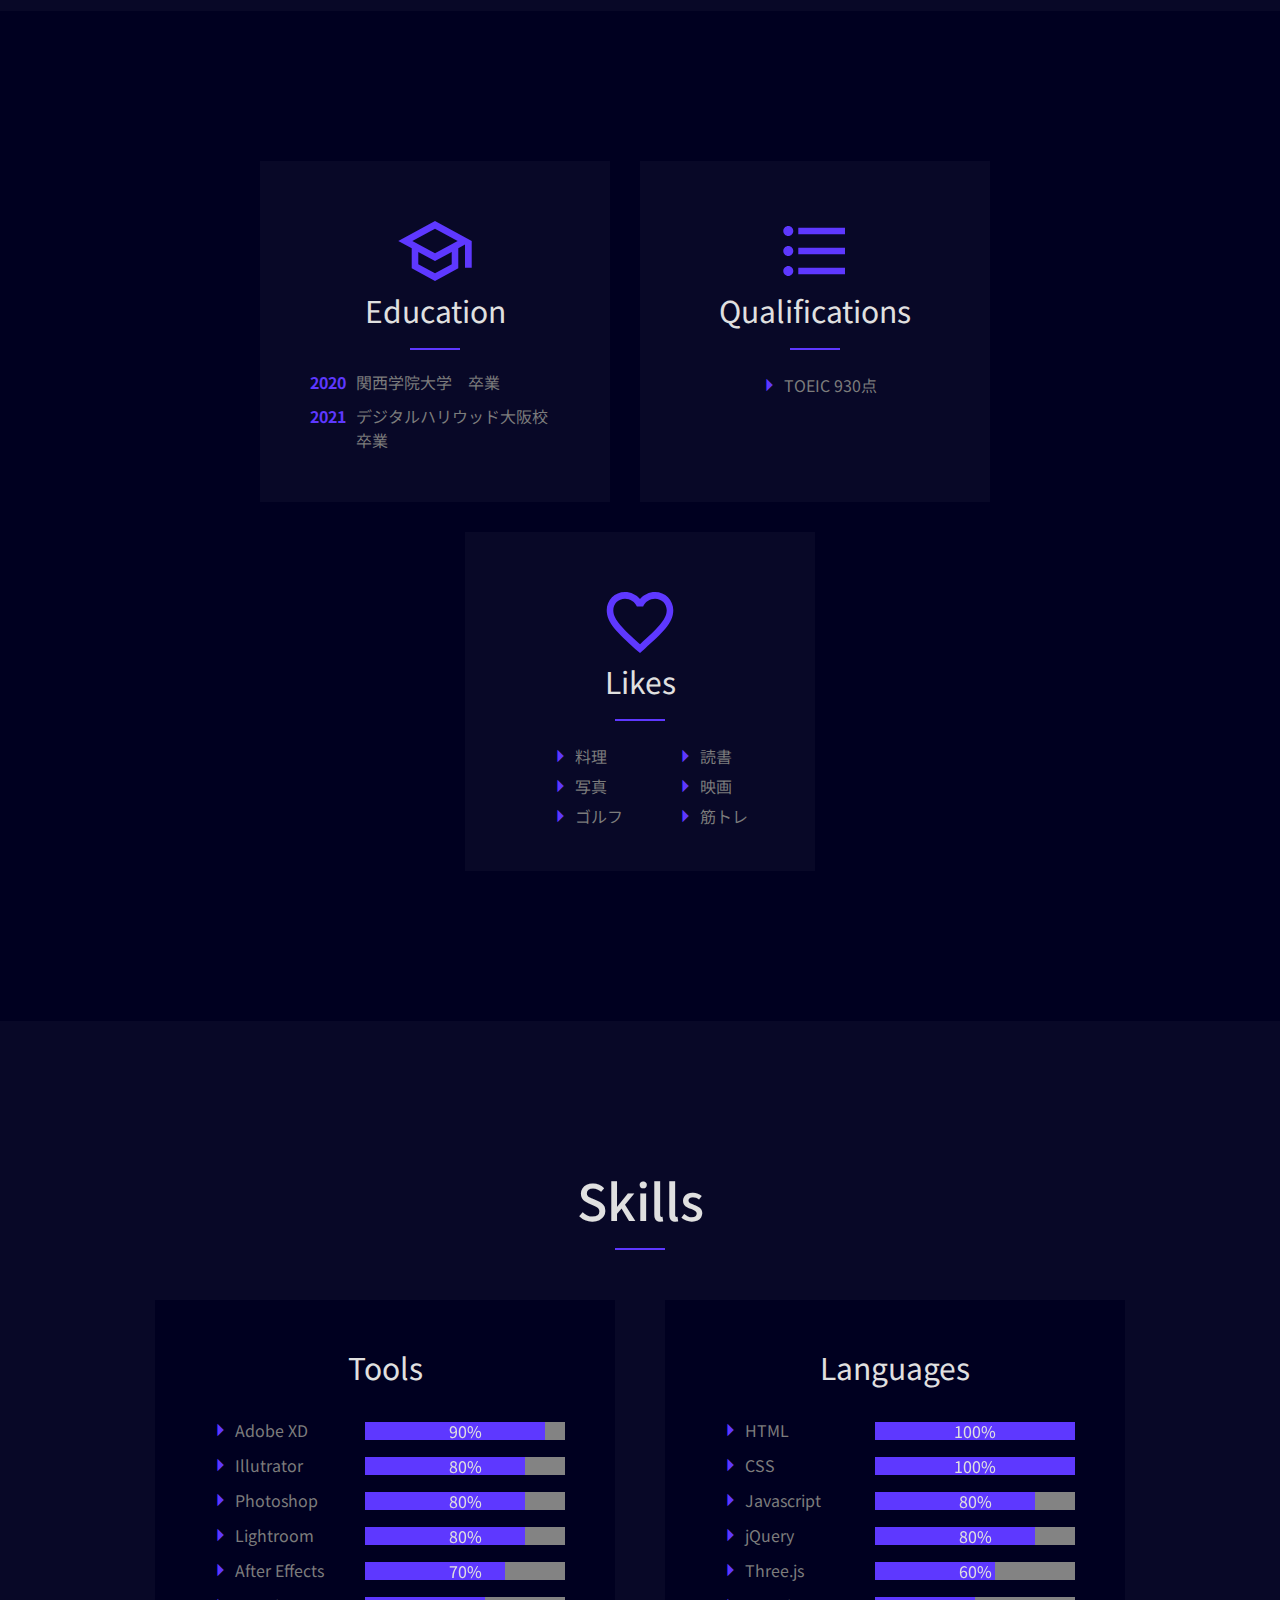
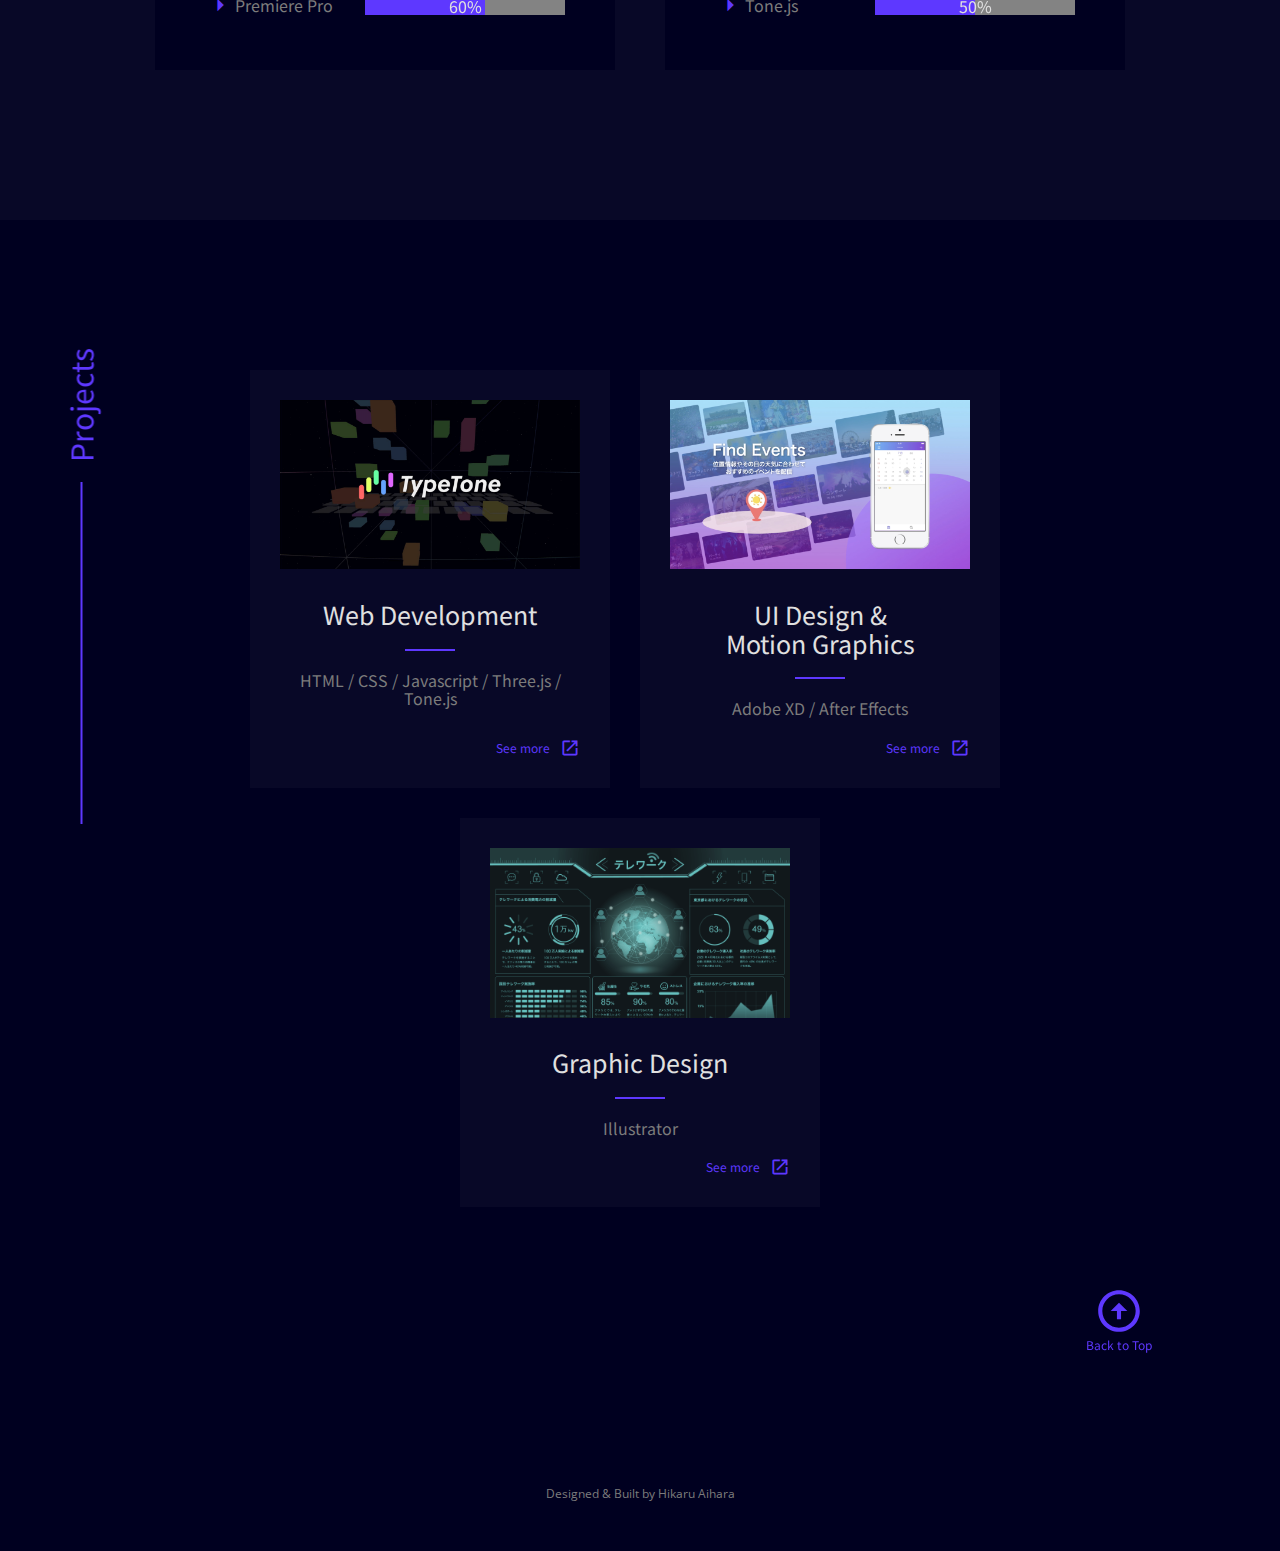
==== commit ec5f5f7c: "Add files via upload" ====
--- a/portfolio/index.html
+++ b/portfolio/index.html
@@ -71,7 +71,7 @@
             <div class="text-border"></div>
             <p class="profile-text-name">相原　光 <span class="kana">（あいはら　ひかる）</span></p>
             <p class="profile-text-birthday">1997年9月3日生まれ　大阪出身</p>
-            <p class="profile-text-message">はじめまして、ポートフォリオサイトをご覧いただきありがとうございます。大阪府出身、24歳の相原光と申します。私は関西学院大学を卒業後、デジタルハリウッド大阪校に入学しました。在学中はUI/UXデザインを中心に、DTPからIoTまで幅広く学びました。その後、株式会社エヴォワークスに入社し、フロントエンドエンジニアとしてLPやコーポレートサイトの制作に従事しています。また、社外ではデザイナーとしてスマートフォンサイトのUI/UXデザインにも携わっています。様々な制作に関わる中で、サービスの企画やマーケティングなどを踏まえた上流の工程に挑戦したいという気持ちが高まりました。経験としては浅いですが、新しい技術や情報も積極的に学んでいきたいと思っています。</p>
+            <p class="profile-text-message">はじめまして、ポートフォリオサイトをご覧いただきありがとうございます。大阪府出身、25歳の相原光と申します。私は関西学院大学を卒業後、デジタルハリウッド大阪校に入学しました。在学中はUI/UXデザインを中心に、DTPからIoTまで幅広く学びました。その後、株式会社エヴォワークスに入社し、フロントエンドエンジニアとしてキャンペーンサイトやコーポレートサイトの制作に従事しています。また、社外ではデザイナーとしてスマートフォンサイトのUI/UXデザインにも携わっています。今後はサービス・プロダクトの企画やデザインなどにも挑戦したいと思っています。常に新しいことに挑戦し続けていきたいです。</p>
           </div>
         </div>
       </div>
@@ -285,7 +285,7 @@
       <div class="projects-inner">
         <ul class="projects-cards text-center">
           <li class="projects-card">
-            <a href="https://aihika.sakura.ne.jp/typetone/" target="_blank">
+            <a href="../typetone/" target="_blank">
               <div class="projects-image-wrapper">
                 <img src="images/web.png" alt="" class="projects-image">
               </div>
@@ -305,7 +305,7 @@
           <li class="projects-card">
             <a href="ui.html">
               <div class="projects-image-wrapper">
-                <img src="images/ui.png" alt="" class="projects-image">
+                <img src="images/ui.jpg" alt="" class="projects-image">
               </div>
               <h3 class="projects-card-title">UI Design & <br>Motion Graphics</h3>
               <div class="text-border text-border-center"></div>
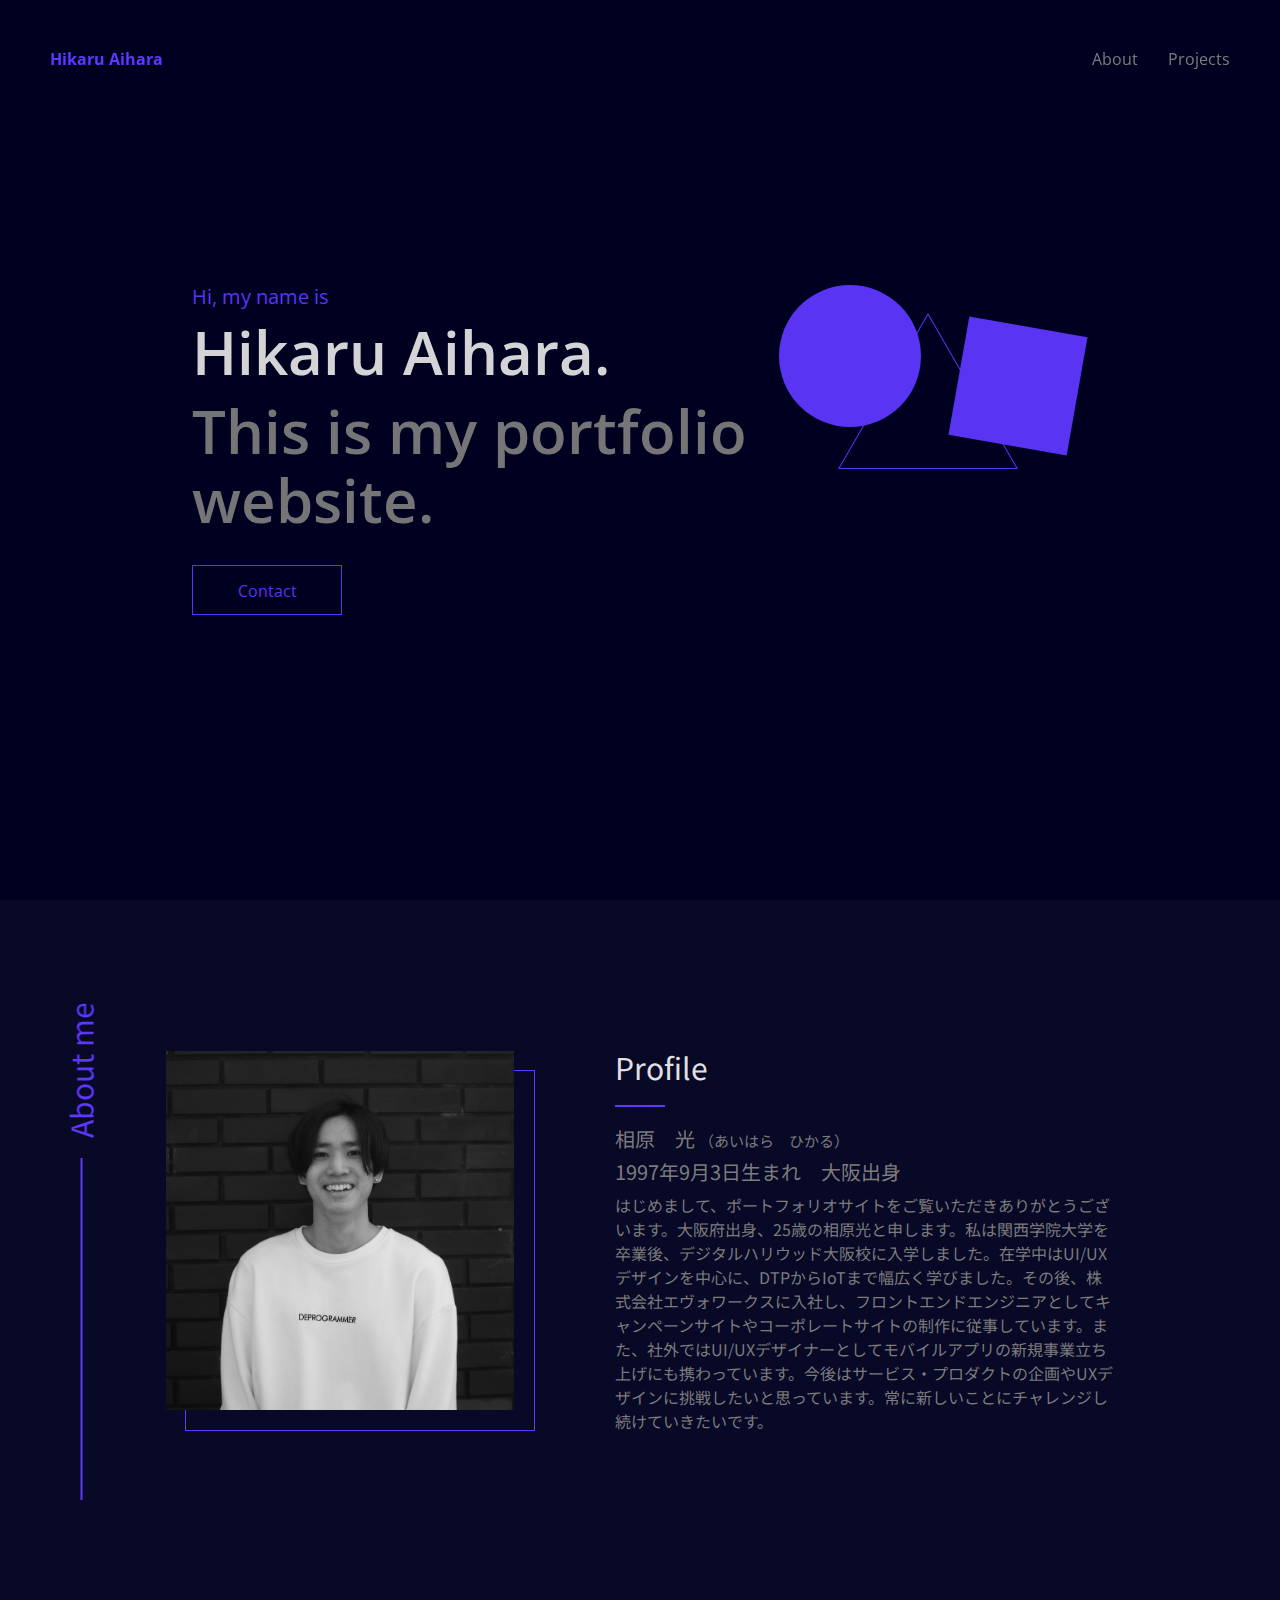
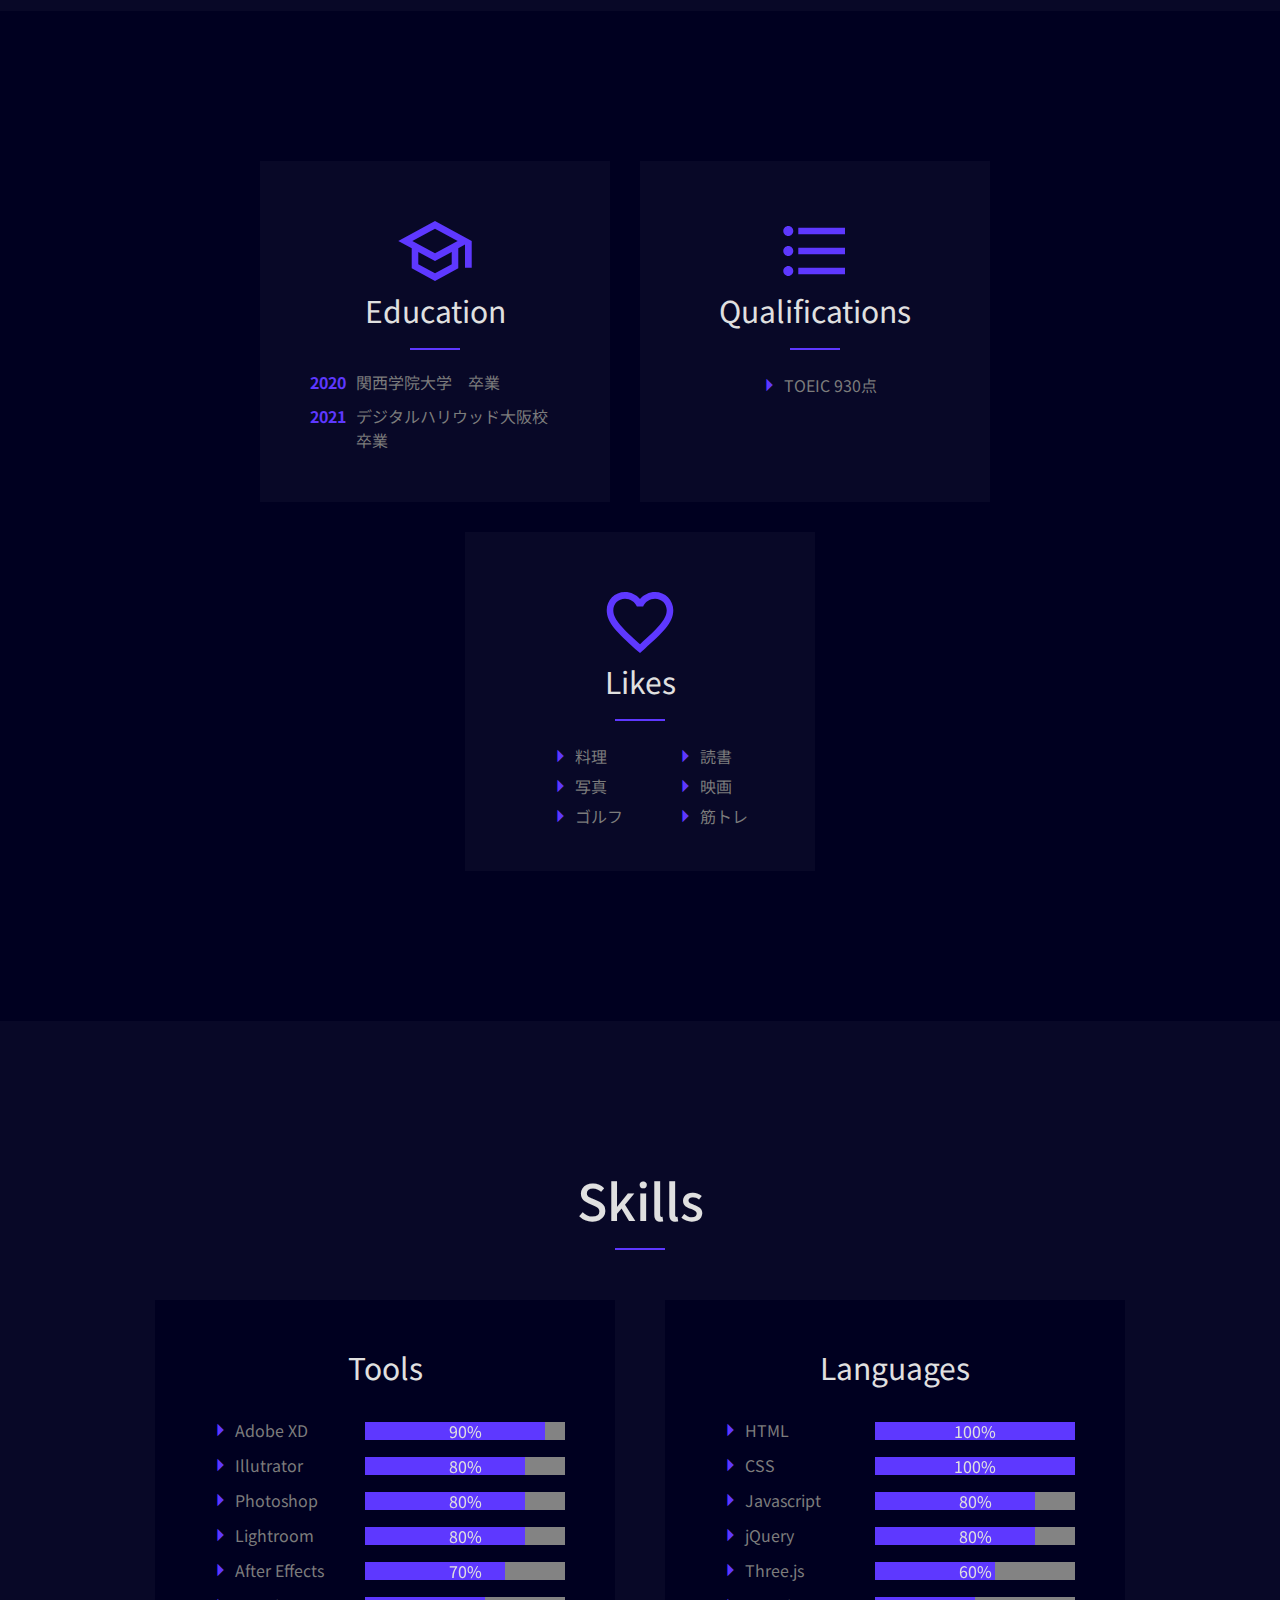
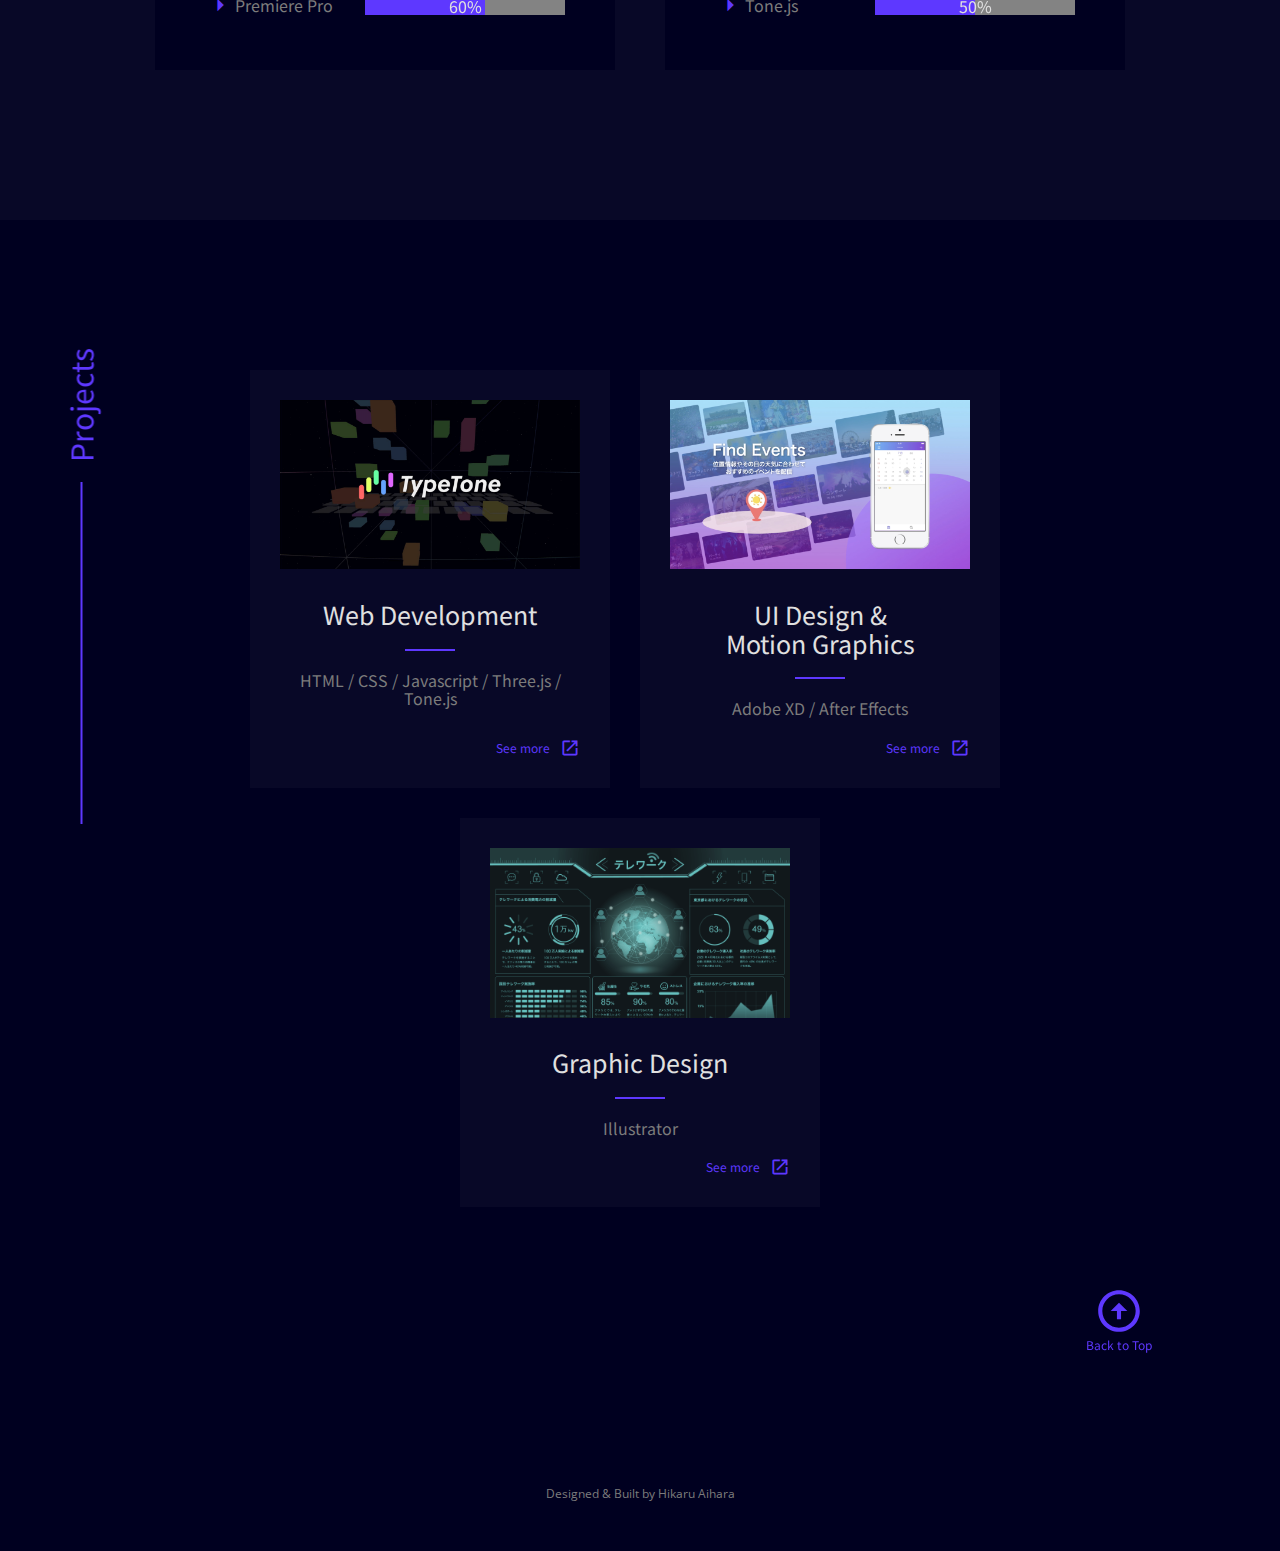
==== commit 610df885: "Add files via upload" ====
--- a/portfolio/index.html
+++ b/portfolio/index.html
@@ -71,7 +71,7 @@
             <div class="text-border"></div>
             <p class="profile-text-name">相原　光 <span class="kana">（あいはら　ひかる）</span></p>
             <p class="profile-text-birthday">1997年9月3日生まれ　大阪出身</p>
-            <p class="profile-text-message">はじめまして、ポートフォリオサイトをご覧いただきありがとうございます。大阪府出身、25歳の相原光と申します。私は関西学院大学を卒業後、デジタルハリウッド大阪校に入学しました。在学中はUI/UXデザインを中心に、DTPからIoTまで幅広く学びました。その後、株式会社エヴォワークスに入社し、フロントエンドエンジニアとしてキャンペーンサイトやコーポレートサイトの制作に従事しています。また、社外ではデザイナーとしてスマートフォンサイトのUI/UXデザインにも携わっています。今後はサービス・プロダクトの企画やデザインなどにも挑戦したいと思っています。常に新しいことに挑戦し続けていきたいです。</p>
+            <p class="profile-text-message">はじめまして、ポートフォリオサイトをご覧いただきありがとうございます。大阪府出身、25歳の相原光と申します。私は関西学院大学を卒業後、デジタルハリウッド大阪校に入学しました。在学中はUI/UXデザインを中心に、DTPからIoTまで幅広く学びました。その後、株式会社エヴォワークスに入社し、フロントエンドエンジニアとしてキャンペーンサイトやコーポレートサイトの制作に従事しています。また、社外ではUI/UXデザイナーとしてモバイルアプリの新規事業立ち上げにも携わっています。今後はサービス・プロダクトの企画やUXデザインに挑戦したいと思っています。常に新しいことにチャレンジし続けていきたいです。</p>
           </div>
         </div>
       </div>
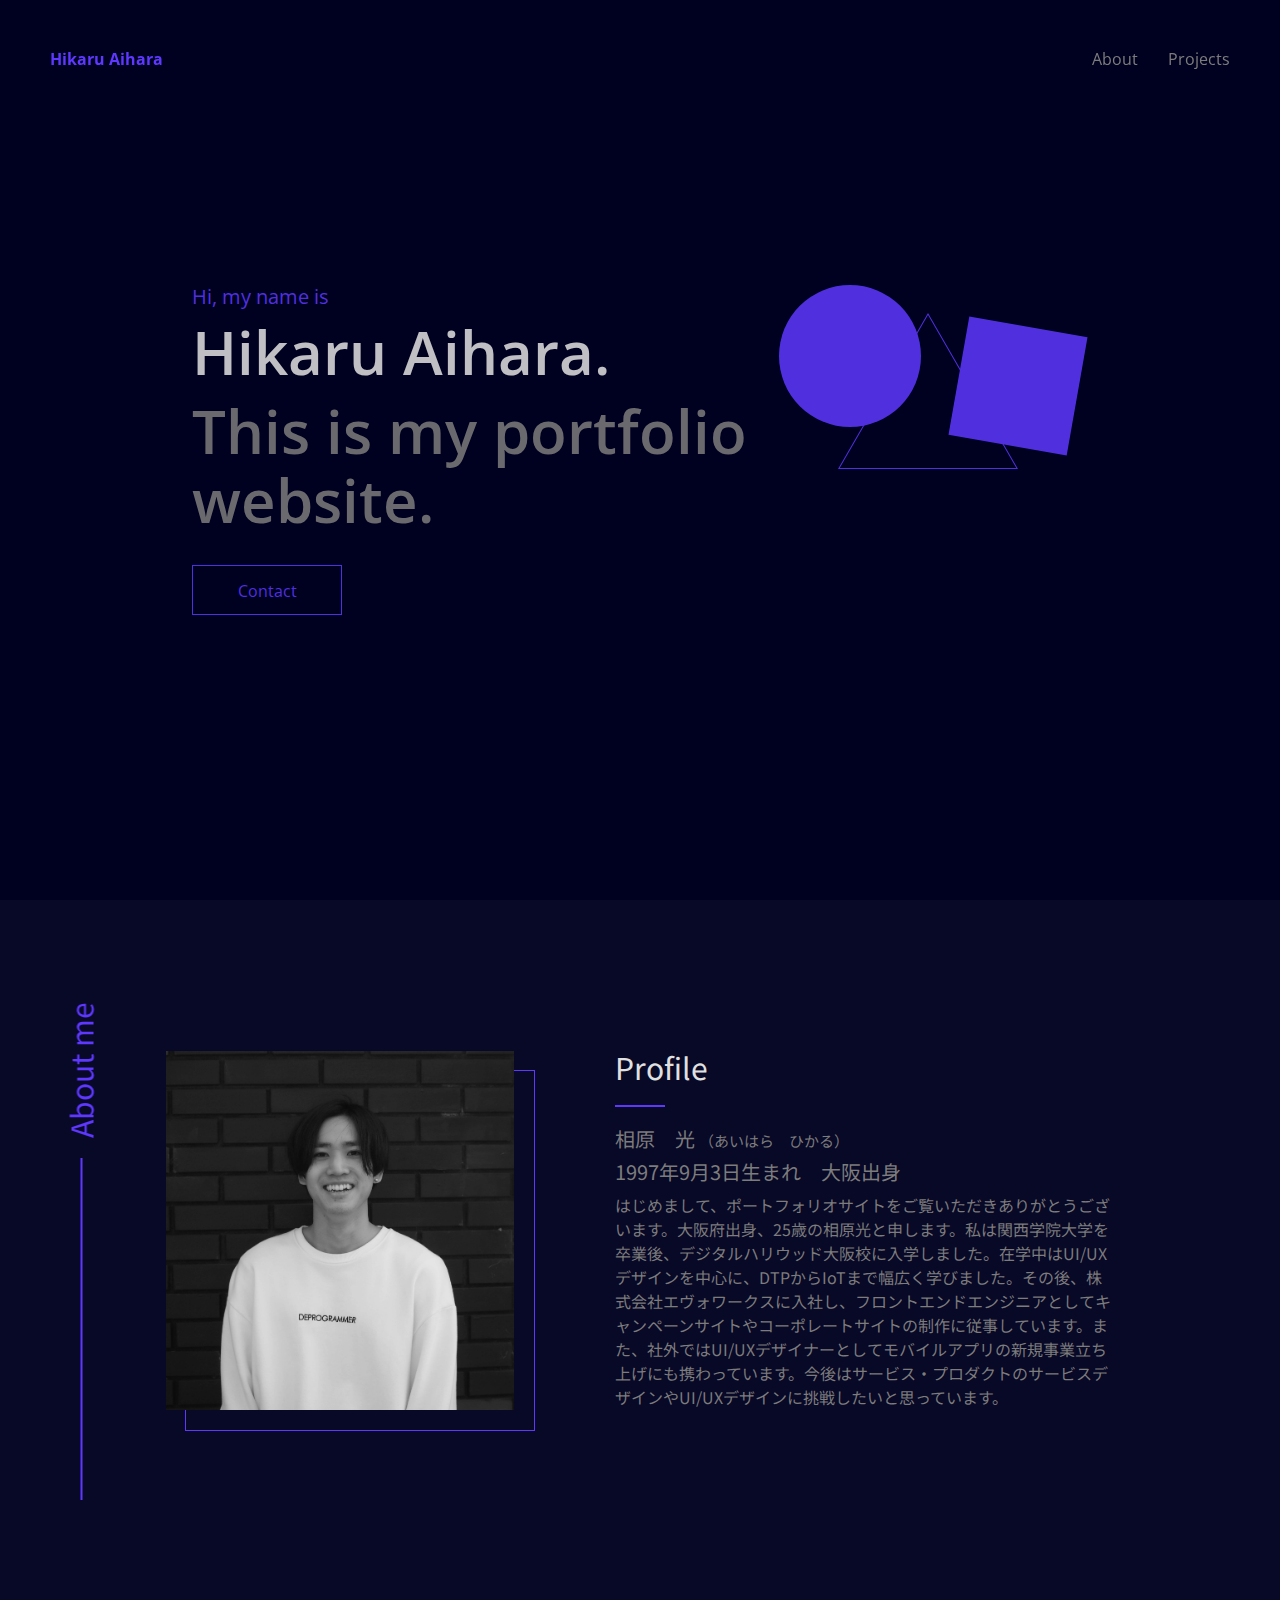
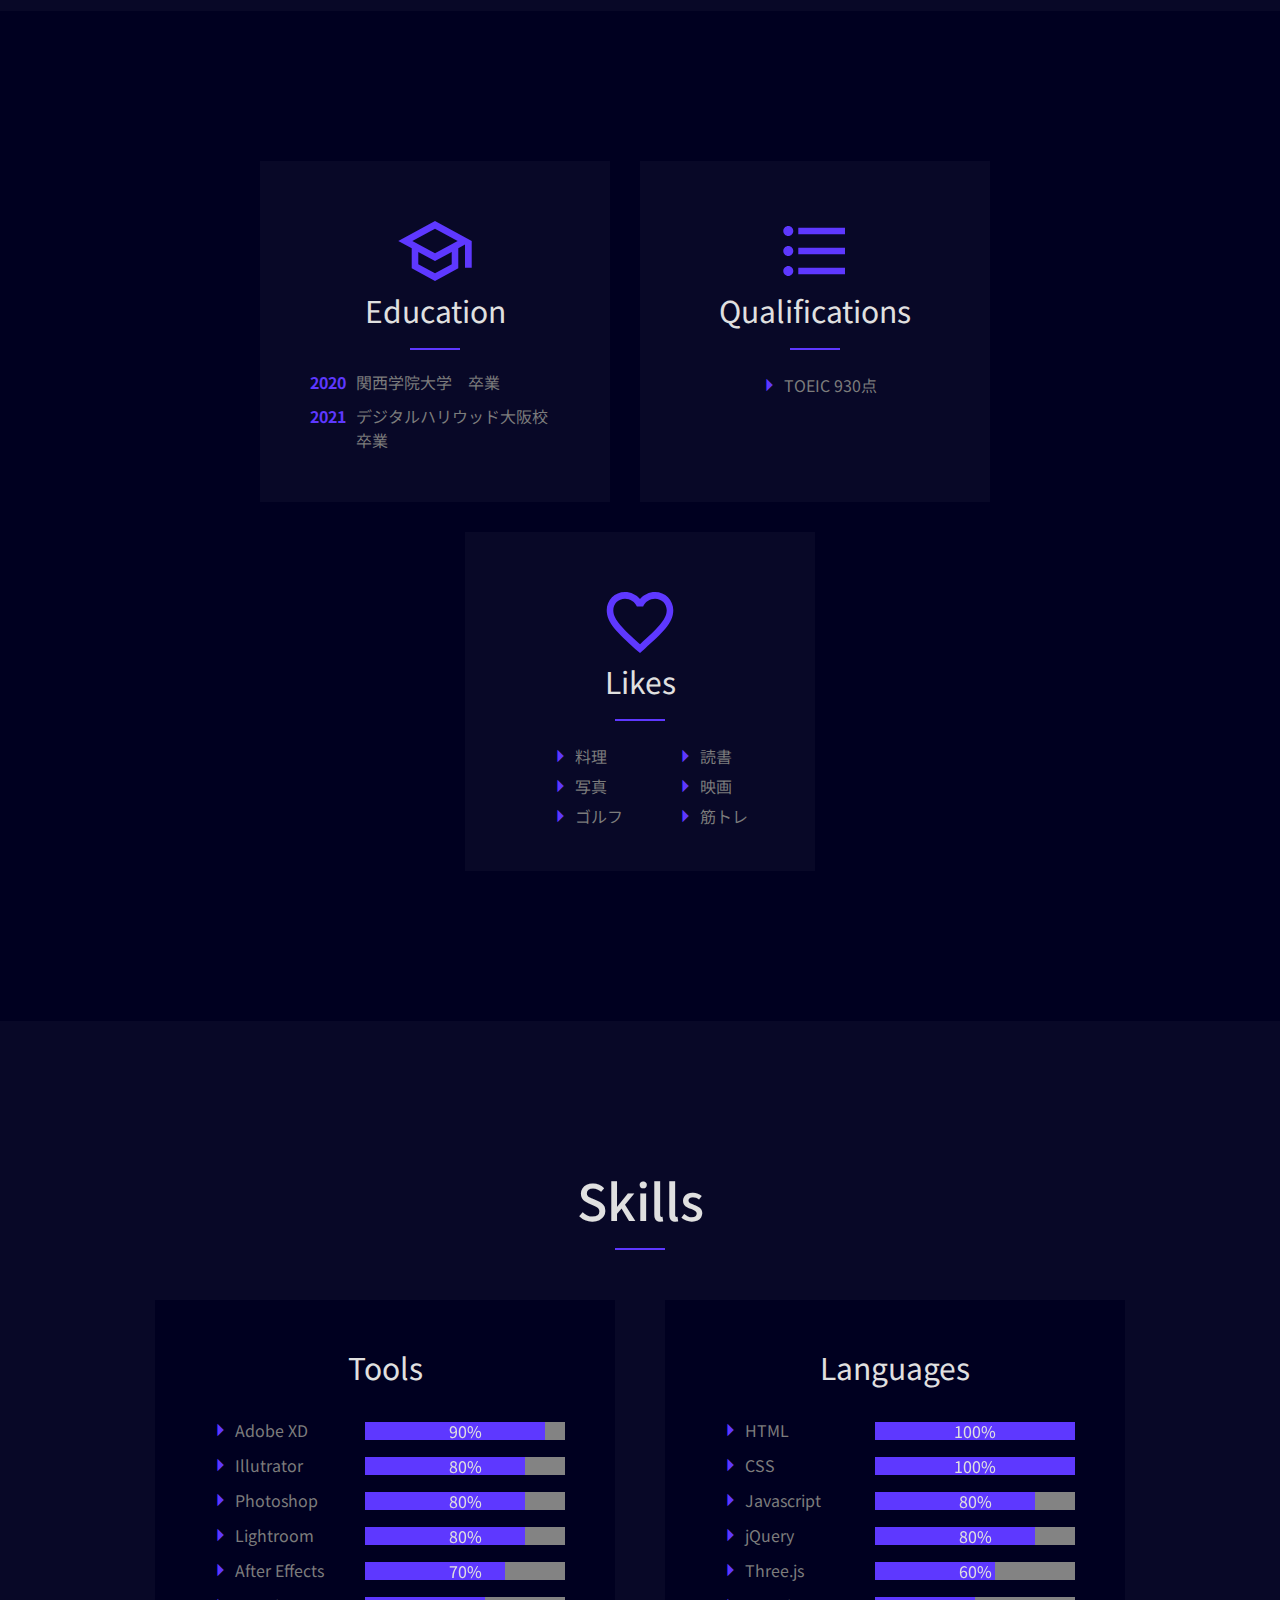
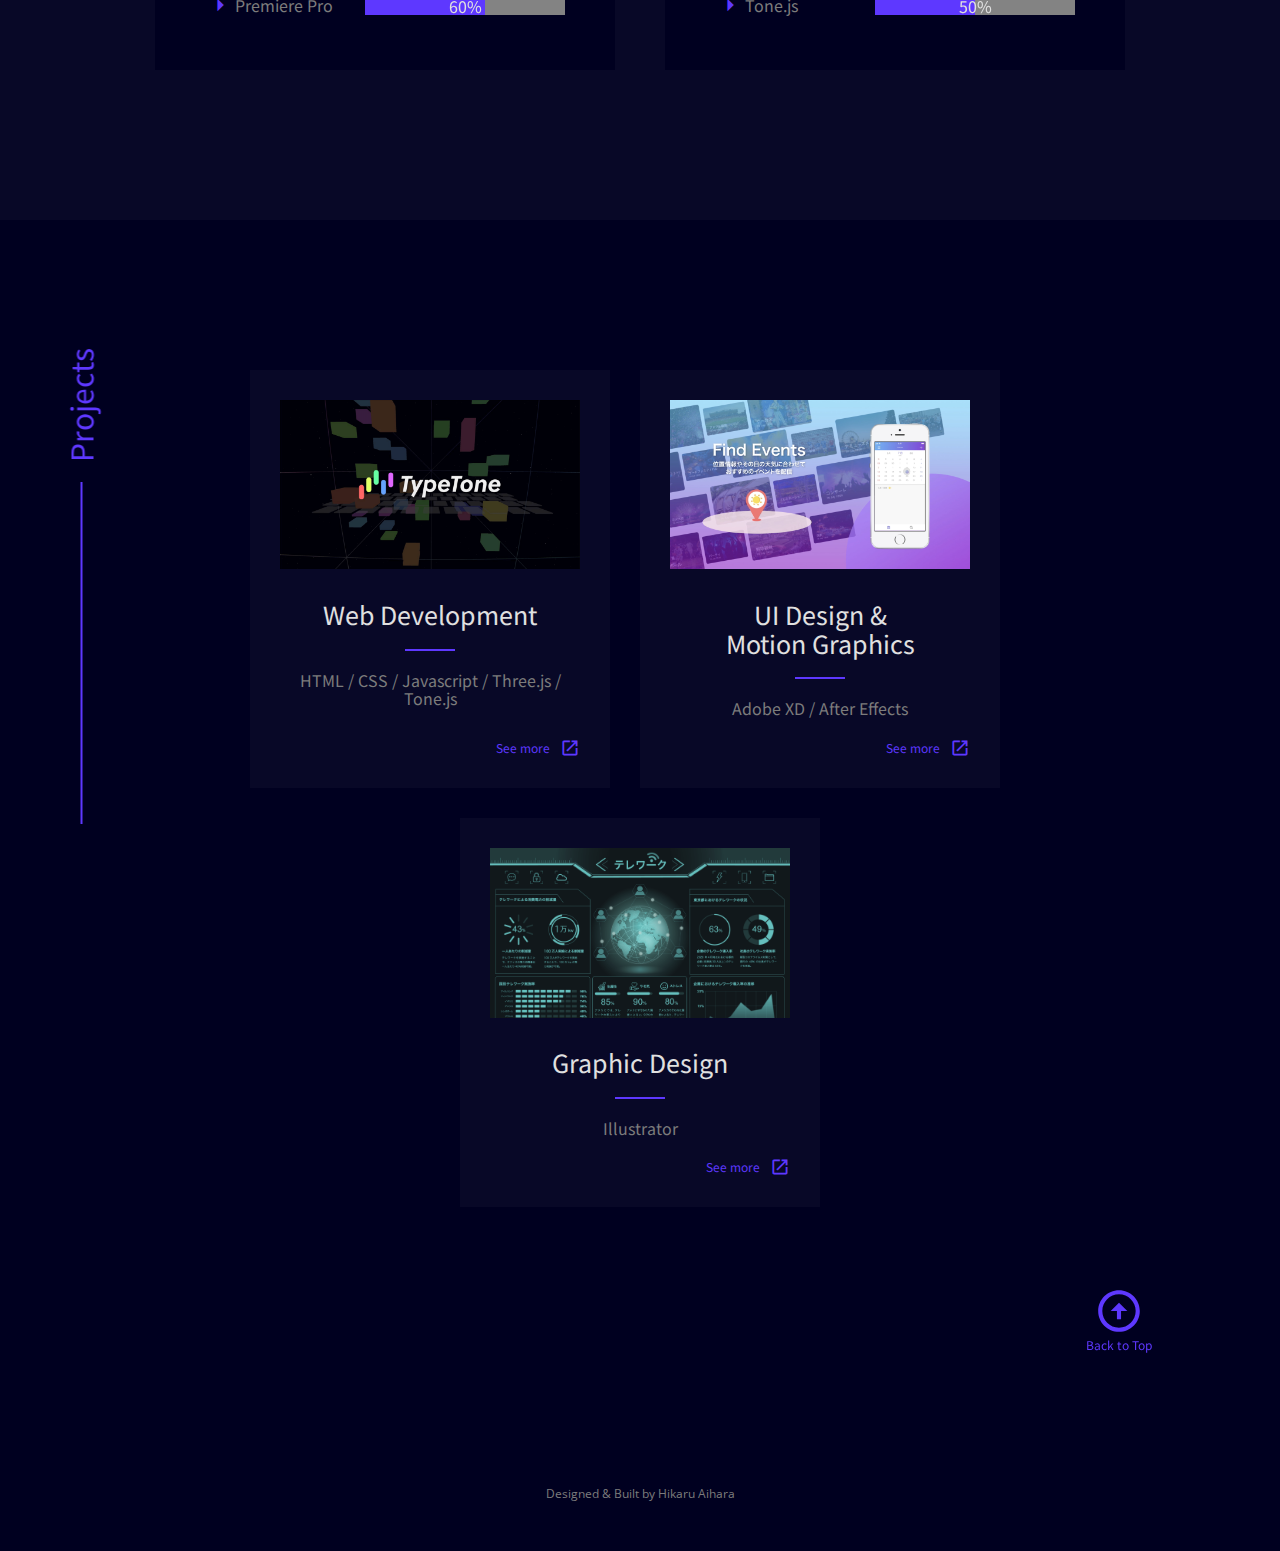
==== commit a21efe12: "Change profile message" ====
--- a/portfolio/index.html
+++ b/portfolio/index.html
@@ -71,7 +71,7 @@
             <div class="text-border"></div>
             <p class="profile-text-name">相原　光 <span class="kana">（あいはら　ひかる）</span></p>
             <p class="profile-text-birthday">1997年9月3日生まれ　大阪出身</p>
-            <p class="profile-text-message">はじめまして、ポートフォリオサイトをご覧いただきありがとうございます。大阪府出身、25歳の相原光と申します。私は関西学院大学を卒業後、デジタルハリウッド大阪校に入学しました。在学中はUI/UXデザインを中心に、DTPからIoTまで幅広く学びました。その後、株式会社エヴォワークスに入社し、フロントエンドエンジニアとしてキャンペーンサイトやコーポレートサイトの制作に従事しています。また、社外ではUI/UXデザイナーとしてモバイルアプリの新規事業立ち上げにも携わっています。今後はサービス・プロダクトの企画やUXデザインに挑戦したいと思っています。常に新しいことにチャレンジし続けていきたいです。</p>
+            <p class="profile-text-message">はじめまして、ポートフォリオサイトをご覧いただきありがとうございます。大阪府出身、25歳の相原光と申します。私は関西学院大学を卒業後、デジタルハリウッド大阪校に入学しました。在学中はUI/UXデザインを中心に、DTPからIoTまで幅広く学びました。その後、株式会社エヴォワークスに入社し、フロントエンドエンジニアとしてキャンペーンサイトやコーポレートサイトの制作に従事しています。また、社外ではUI/UXデザイナーとしてモバイルアプリの新規事業立ち上げにも携わっています。今後はサービス・プロダクトのサービスデザインやUI/UXデザインに挑戦したいと思っています。</p>
           </div>
         </div>
       </div>
